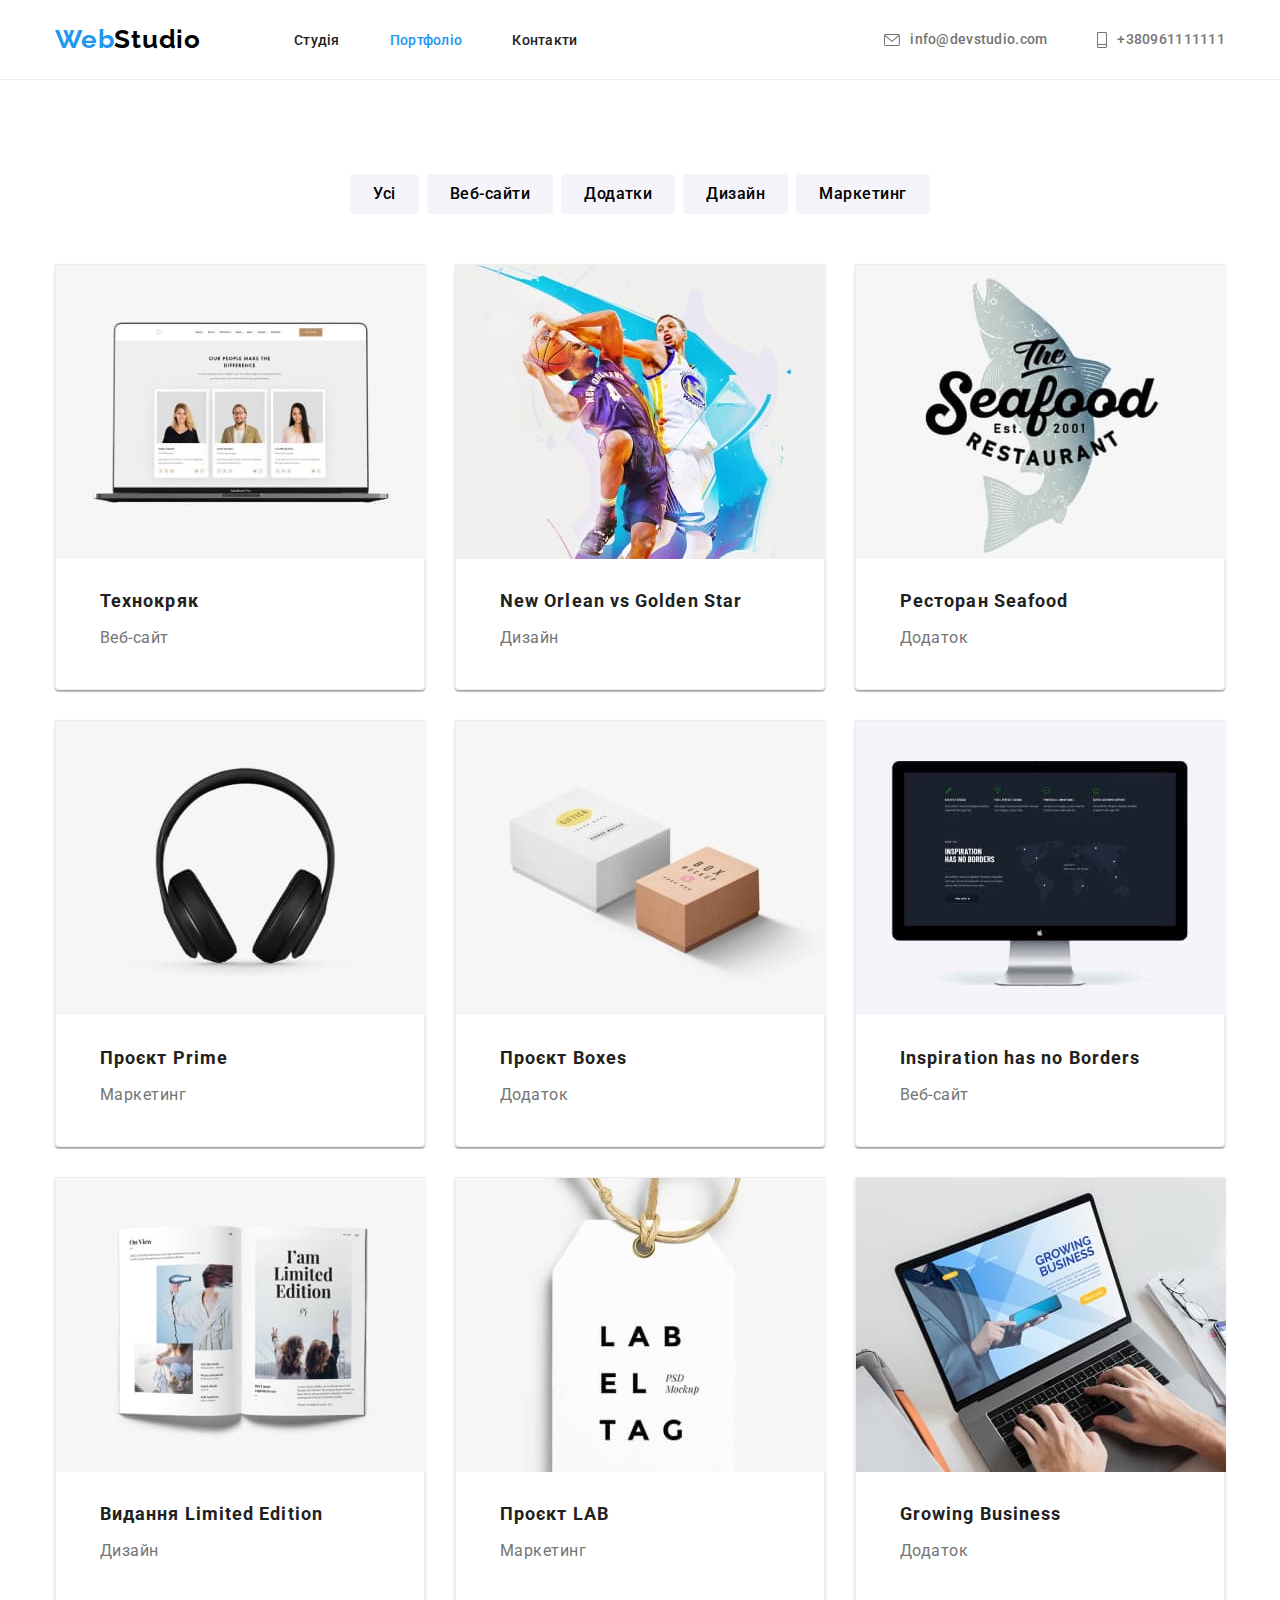
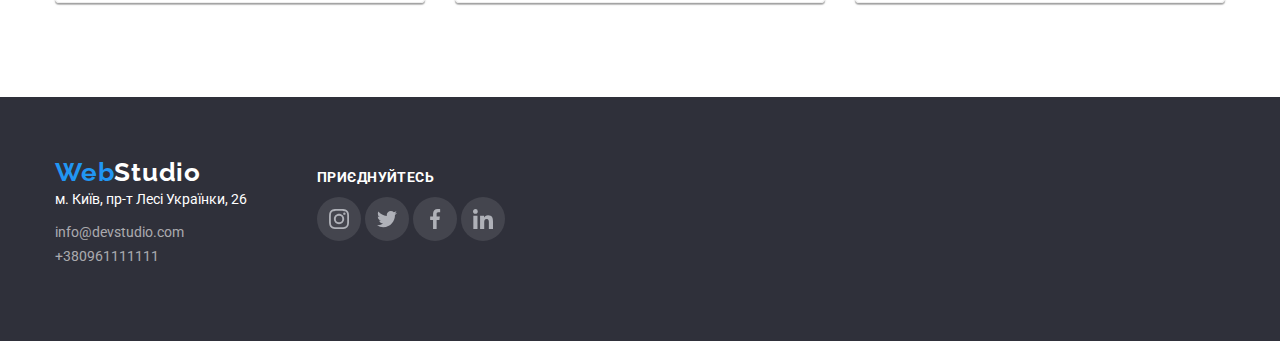
==== portfolio.html @ 84085bdb "goit-markup-hw-04" ====
<!DOCTYPE html>
<html lang="en">
<head>
    <meta charset="UTF-8">
    <meta http-equiv="X-UA-Compatible" content="IE=edge">
    <meta name="viewport" content="width=device-width, initial-scale=1.0">
    <title>Document</title>
    <link
        href="https://fonts.googleapis.com/css2?family=Raleway:wght@700&family=Roboto:wght@400;500;700;900&display=swap"
        rel="stylesheet">
    <link rel="stylesheet"
        href="https://cdnjs.cloudflare.com/ajax/libs/modern-normalize/1.1.0/modern-normalize.min.css">
    <link rel="stylesheet" href="./css/styles.css">
</head>

<body>
    <header class="header">
        <div class="container head">
            <nav class="main-nav">
                <a href="./index.html" class="logo"><span>Web<span class="bg-logo">Studio</span></span></a>
                <ul class="header-menu">
                    <li class="item"><a class="menu" href="./index.html">Студія</a></li>
                    <li class="item"><a class="menu current" href="./portfolio.html">Портфоліо</a></li>
                    <li class="item"><a class="menu" href="Контакти">Контакти</a></li>
                </ul>
            </nav>
            <ul class="social-link">
                <li class="item"><a href="mailto:info@devstudio.com" class="link">info@devstudio.com
                        <svg class="envelope">
                            <use href="./img/icons.svg#icon-envelope"></use>
                        </svg>
                    </a>
                </li>
                <li class="item"><a href="tel:+380961111111" class="link">+380961111111
                        <svg class="tel">
                            <use href="./img/icons.svg#icon-Vector"></use>
                        </svg>
                    </a>
                </li>
            </ul>
        </div>
    </header>
    <main>
    <section>
        <div class="container section">
        <ul class="second-button">
            <li class="item">
                <button type="button" class="button">Усі</button>
            </li>
            <li class="item">
                <button type="button" class="button">Веб-сайти</button>
            </li>
            <li class="item">
                <button type="button" class="button">Додатки</button>
            </li>
            <li class="item">
                <button type="button" class="button">Дизайн</button>
            </li>
            <li class="item">
                <button type="button" class="button">Маркетинг</button>
            </li>
        </ul>
        <ul class="portfolio">
            <li class="list-portfolio">
                <a href="">
                    <img src="./img/h4/img.jpg" class="portfolio-img" alt="на компьютере(our people)" width="370">
                    <div class="portfolio-info">
                    <h3 class="portfolio-title">Технокряк</h3>
                    <p class="portfolio-text">Веб-сайт</p>
                    </div>
                </a>
            </li>
            <li class="list-portfolio">
                <a href="">
                    <img src="./img/h4/img-2.jpg" class="portfolio-img" alt="два баскетболиста" width="370">
                    <div class="portfolio-info">
                    <h3 class="portfolio-title">New Orlean vs Golden Star</h3>
                    <p class="portfolio-text">Дизайн</p>
                    </div>
                </a>
            </li>
            <li class="list-portfolio">
                <a href="">
                    <img src="./img/h4/img-3.jpg" class="portfolio-img" alt="логотип" width="370">
                    <div class="portfolio-info">
                    <h3 class="portfolio-title">Ресторан Seafood</h3>
                    <p class="portfolio-text">Додаток</p>
                    </div>
                </a>
            </li>
            <li class="list-portfolio">
                <a href="">
                    <img src="./img/h4/img-4.jpg" class="portfolio-img" alt="наушники" width="370">
                    <div class="portfolio-info">
                    <h3 class="portfolio-title">Проєкт Prime</h3>
                    <p class="portfolio-text">Маркетинг</p>
                    </div>
                </a>
            </li>
            <li class="list-portfolio">
                <a href="">
                    <img src="./img/h4/img-5.jpg" class="portfolio-img" alt="коробка" width="370">
                    <div class="portfolio-info">
                    <h3 class="portfolio-title">Проєкт Boxes</h3>
                    <p class="portfolio-text">Додаток</p>
                    </div>
                </a>
            </li>
            <li class="list-portfolio">
                <a href="">
                    <img src="./img/h4/img-6.jpg" class="portfolio-img" alt="компьютер" width="370">
                    <div class="portfolio-info">
                    <h3 class="portfolio-title">Inspiration has no Borders</h3>
                    <p class="portfolio-text">Веб-сайт</p>
                    </div>
                </a>
            </li>
            <li class="list-portfolio">
                <a href="">
                    <img src="./img/h4/img-7.jpg" class="portfolio-img" alt="журнал" width="370">
                    <div class="portfolio-info">
                    <h3 class="portfolio-title">Видання Limited Edition</h3>
                    <p class="portfolio-text">Дизайн</p>
                    </div>
                </a>
            </li>
            <li class="list-portfolio">
                <a href="">
                    <img src="./img/h4/img-8.jpg" class="portfolio-img" alt="етикетка" width="370">
                    <div class="portfolio-info">
                    <h3 class="portfolio-title">Проєкт LAB</h3>
                    <p class="portfolio-text">Маркетинг</p>
                    </div>
                </a>
            </li>
            <li class="list-portfolio">
                <a href="">
                    <img src="./img/h4/img-9.jpg" class="portfolio-img" alt="печатає на macbook" width="370">
                    <div class="portfolio-info">
                    <h3 class="portfolio-title">Growing Business</h3>
                    <p class="portfolio-text">Додаток</p>
                    </div>
                </a>
            </li>
        </ul>
      </div>
    </section>
    </main>
    <footer class="footer">
        <div class="container all-info">
            <div class="footer-info">
                <a href="./index.html" class="logo-footer"><span>Web<span class="bg-logo footer">Studio</span></span></a>
                <address>
                    <ul class="footer-link last">
                        <li>
                            <a href="https://goo.gl/maps/AqYwmnDAayiFbczU9" rel="noopener noreferrer" target="_blank"
                                class="address-footer">м. Київ, пр-т Лесі Українки, 26</a>
                        </li>
                        <li>
                            <a href="mailto:info@devstudio.com" class="footer-link">info@devstudio.com</a>
                        </li>
                        <li>
                            <a href="tel:+380961111111" class="footer-link tel">+380961111111</a>
                        </li>
                    </ul>
                </address>
            </div>
            <div class="container social">
                <h2 class="add-up">приєднуйтесь</h2>
                <a class="footer-team-link" href="">
                    <svg class="footer-icon-links">
                        <use href="./img/icons.svg#icon-instagram"></use>
                    </svg>
                </a>
                <a class="footer-team-link" href="">
                    <svg class="footer-icon-links">
                        <use href="./img/icons.svg#icon-twitter"></use>
                    </svg>
                </a>
                <a class="footer-team-link" href="">
                    <svg class="footer-icon-links">
                        <use href="./img/icons.svg#icon-facebook"></use>
                    </svg>
                </a>
                <a class="footer-team-link" href="">
                    <svg class="footer-icon-links">
                        <use href="./img/icons.svg#icon-linkedin"></use>
                    </svg>
                </a>
            </div>
        </div>
    </footer>
    </body>
    </html>
---- css/styles.css ----
:root {
    --primary-text-color: #757575;
    --text-title-color: #212121;
    --secretion-color: #2196F3;
    --second-background: #F5F4FA;
    --hero-color: #FFFFFF;
    --background-hero: #2F303A;
    --logo-color: #000000;
}

body {
    font-family: Roboto, sans-serif;
    color: var(--primary-text-color);
}

ul,
h1,
h2,
h3,
h4,
h5,
h6,
p {
    list-style: none;
    padding: 0;
    margin-top: 0;
}


.container {
   margin: 0 auto;
   max-width: 1200px;
   padding-left: 15px;
   padding-right: 15px;

}


.section {
    padding-top: 94px;
    padding-bottom: 94px;
}


/* logo */
.logo {
    color: var(--secretion-color);
    font-family: 'Raleway', sans-serif;
    text-decoration: none;
    font-weight: 700;
    font-size: 26px;
    line-height: 1.19;
    letter-spacing: 0.03em;
    display: inline-block;
    padding-top: 24px;
    padding-bottom: 25px;
}

.bg-logo {
    color: var(--logo-color);
}

.logo:focus
.logo:hover {
    color: var(--text-title-color);  
}


/* header */

.header {
    height: 80px;
    border-bottom: 1px solid #ECECEC;
}
.head {
    display: flex;
    align-items: center;   
}
.main-nav {
    display: flex; 
    margin-bottom: 0; 
     
}
.header-menu {
   align-items: center;
   display: flex;
   margin-bottom: 0; 
   margin-left: 93px;
}


.header-menu .item:not(:last-child) {
     margin-right: 50px;   
}


.header-menu .menu {
    color: var(--text-title-color);     
    font-weight: 500;
    font-size: 14px;
    line-height: 1.14;
    letter-spacing: 0.02em; 
    text-decoration: none; 
   
   
     
}
.header-menu .menu:focus,
.header-menu .menu:hover {
    color: var(--secretion-color);
}
.header-menu .current {
    color: var(--secretion-color);
}

/* social link */

.social-link {
    display: flex;
    margin-left: auto;
    margin-bottom: 0;
    padding-top: 32px;
    padding-bottom: 32px;
    
}

.social-link .link {
    font-style: normal;
    font-weight: 500;
    font-size: 14px;
    line-height: 1.14;
    letter-spacing: 0.02em;
    color: var(--primary-text-color);
    text-decoration: none;
    align-items: center;
    display: flex;
    flex-direction: row-reverse;
    
    
           
}
.social-link .link:focus,
.social-link .link:hover {
     color: var(--secretion-color);
}
.social-link .item+.item {
    margin-left: 50px;
}

.envelope {
    width: 16px;
    height: 12px;
    background-repeat: no-repeat;
    background-position: center;
    fill: #757575;
    list-style: none;
    align-items: center;
    margin-right: 10px;   
}
.envelope:hover,
.envelope:focus {
   fill: #2196F3; 
}


.tel { 
    width: 10px;
    height: 16px;
    background-repeat: no-repeat;
    background-position: center;
    fill: #757575;
    margin-right: 10px;
    align-items: center;
}
.tel:focus,
.tel:hover {
    fill: #2196F3;
}






/* hero */
.background {
    max-width: 1600px;
    text-align: center;
    margin-left: auto; 
    margin-right: auto;
    background-repeat: no-repeat;
    background-size: cover;
    background-position: center;
    background-image: linear-gradient(
        to right,
     rgba(47, 48, 58, 0.4),
     rgba(47, 48, 58, 0.4)
    ),
    url("../img/header/hero.jpg");  
}

.background {
    background-color: var(--background-hero);
}

.main-hiro {
    padding: 200px; 
}
.hero {
        
        font-weight: 900;
        font-size: 44px;
        line-height: 1.36;
        letter-spacing: 0.06em;
        text-transform: uppercase;
        color: var(--hero-color);
        
}


/* button hero */

.button-primary {
        font-weight: 700;
        font-size: 16px;
        line-height: 1.87;
        font-family: inherit;
        letter-spacing: 0.06em;
        color: var(--hero-color); 
        background-color: var(--secretion-color);
        cursor: pointer;
        
        
        padding: 10px 32px;
        min-width: 216px;
        border: 1px solid transparent;
        box-shadow: 0px 4px 4px rgba(0, 0, 0, 0.15);
        border-radius: 4px;
       
}


.button-primary:focus,
.button-primary:hover {
    color: var(--hero-color);
    background: var(--secretion-color);
}


/* section benefits - переваги */

.benefits {
    display: flex;
    margin-bottom: 0;
    list-style: none;
   
}
.one {
    margin-right: 30px;
    width: 270px;
}

.one:last-child {
    margin-right: 0px;
}

/* svg benefits */
.one::before {
    display: block;
    content: "";
    height: 120px;
    background: #F5F4FA;
    border-radius: 4px;
    background-repeat: no-repeat;
    background-position: center;
    margin-bottom: 30px;

}


.antenna::before {
    background-image: url(../img/after_header/antenna\ .svg);  
}
.clock::before {
    background-image: url(../img/after_header/clock\ .svg);
}
.diagram::before {
    background-image: url(../img/after_header/diagram.svg);
}
.astronaut::before {
    background-image: url(../img/after_header/astronaut\ .svg);
}


.benefits-title {
    margin-bottom: 10px;
    font-weight: 700;
    font-size: 14px;
    line-height: 1.14;
    color: var(--text-title-color);
    letter-spacing: 0.03em;
}
.benefits-text {
    font-size: 14px;
    line-height: 1.71;
    letter-spacing: 0.03em;
    margin-bottom: 0; 
}


/* Чим ми займаємося */


.block-img {
padding-bottom: 94px;
display: flex;
margin-bottom: 0;
}

.block-img:last-child {
    margin-right: 0;
}
.block-img .img:not(:last-child) {
    margin-right: 30px;
}

.second-hiro {
    font-weight: 700;
    font-size: 36px;
    line-height: 1.16;
    text-align: center;
    letter-spacing: 0.03em;
    color: var(--text-title-color);
    margin-bottom: 50px;
}
/* section comand */

.command {
    background-color: var(--second-background);
   
}
.our-team {
    display: flex; 
    margin-bottom: 0; 
}
.team:last-child {
     margin-right: 0;
}
.team {
    margin-right: 30px;
    box-shadow: 0px 1px 3px rgba(0, 0, 0, 0.12), 0px 1px 1px rgba(0, 0, 0, 0.14), 0px 2px 1px rgba(0, 0, 0, 0.2);
    border-radius: 0px 0px 4px 4px;
}


.command-title {
    font-weight: 500;
    font-size: 16px;
    line-height: 1.18;
    color: var(--text-title-color);
    letter-spacing: 0.03em;
    text-align: center;
    margin-bottom: 10px;
}

.command-text {
    font-size: 16px;
    line-height: 1.18;
    color: var(--primary-text-color);
    letter-spacing: 0.03em;
    text-align: center;
    margin-bottom: 16px;
}

.comand-info {
    padding: 30px 32px;
}



.team-link {
    margin: 0; 
    display: inline-flex;
    width: 44px;
    height: 44px;
    border-radius: 50%;
    justify-content: center;
    align-items: center;
    fill: #AFB1B8;      
}
.team-link:last-child {
margin-right: 0;
}

.icon-links {
    
    width: 20px;
    height: 20px;
    justify-content: center;
    align-items: center;
   
}

.team-link:hover {
    width: 44px;
    height: 44px;
    fill: #FFFFFF;
    background: #2196F3;
}


/* section clients */
.clients {
    font-weight: 700;
    font-size: 36px;
    line-height: 42px;
    text-align: center;
    letter-spacing: 0.03em;
    color: var(--text-title-color);
    margin-bottom: 50px;
}

.brand-list {
    display: flex; 
    margin-bottom: 0px;  
}
.all-brands {
    margin-right: 30px;
}

.all-brands:last-child {
    margin-right: 0px;
}

.brands {
    width: 170px;
    height: 92px;
    border: 1px solid #AFB1B8;
    border-radius: 4px;  
    background-repeat: no-repeat;
    background-position: center;
    fill: #AFB1B8;
}


.brands:hover,
.brands:focus {
border: 1px solid #2196F3;
 fill: #2196F3;
}

/* section portfolio */


.second-button {
    display: flex;
    margin-bottom: 50px;
    justify-content: center;   
}

.second-button .item + .item {
    margin-left: 8px;
}

.button {
    font-weight: 500;
    font-size: 16px;
    line-height: 1.62;
    cursor: pointer;
    letter-spacing: 0.03em;
    font-family: inherit;
    border: 1px solid transparent;
    border-radius: 4px;
    padding: 6px 22px;
}

.button {
    background-color: var(--second-background);  
}

.button:focus,
.button:hover {
    color: var(--hero-color);
    background: var(--secretion-color);
    box-shadow: 0px 3px 1px rgba(0, 0, 0, 0.1), 0px 1px 2px rgba(0, 0, 0, 0.08), 0px 2px 2px rgba(0, 0, 0, 0.12);
}

/* container portfolio */

.portfolio {
    display: flex;
    flex-wrap: wrap;
    margin: -15px;
    /* margin: 0; */
    
   
    
}

.list-portfolio {
    box-sizing: border-box;
    width: 370px; 
    margin: 15px;
    /* margin-right: 30px;
    margin-bottom: 30px; */
    border: 1px solid #EEEEEE;
    box-shadow: 0px 1px 3px rgba(0, 0, 0, 0.12), 0px 1px 1px rgba(0, 0, 0, 0.14), 0px 2px 1px rgba(0, 0, 0, 0.2);
    border-radius: 0px 0px 4px 4px;
    
}
/* .list-portfolio:nth-child(3n) {
    margin-right: 0;
}
.list-portfolio:nth-last-child(-n + 3) {
    margin-bottom: 0;
} */

.portfolio-info {
    padding: 20px;
    display: inline-block;
}

.portfolio-title {
    font-weight: 700;
    font-size: 18px;
    line-height: 2.0;
    color: var(--text-title-color);
    letter-spacing: 0.06em;
    margin-bottom: 4px;
    margin-left: 24px;

}

.portfolio-text {
    font-size: 16px;
    line-height: 1.88;
    color: var(--primary-text-color);
    letter-spacing: 0.03em;
    margin-left: 24px;
      
}



/* footer */

.footer {
    background-color: #2F303A;   
}

.all-info {
    display: flex;
}
.footer-info {
    padding-top: 60px;
    margin-right: 70px;
     
}

.logo-footer {
    color: var(--secretion-color);
    font-family: 'Raleway', sans-serif;
    text-decoration: none;
    font-weight: 700;
    font-size: 26px;
    line-height: 1.19;
    letter-spacing: 0.03em;
    display: inline;
    margin-bottom: 20px;
    
}

.bg-logo {
    color: var(--logo-color);
    display: inline;
}

.logo-footer:focus 
.logo-footer:hover {
    color: var(--text-title-color);
}

.bg-logo.footer {
    color: var(--hero-color);
}

.address-footer {
    color: var(--hero-color);
    text-decoration: none;
    font-style: normal;
    font-weight: 400;
    font-size: 14px;
    line-height: 1.7;
    display: inline-block;
    margin-bottom: 9px;

}
.address-footer:hover {
    color: var(--secretion-color);
}

.footer-link {
        font-style: normal;
        font-weight: 400;
        font-size: 14px;
        line-height: 1.7;
        color: rgba(255, 255, 255, 0.6);
        text-decoration: none;    
        margin-bottom: 9px;      
}

.footer-link:focus,
.footer-link:hover {
         color: var(--secretion-color);
}


.last {
display: block;
}


.footer-team-link {
    margin: 0; 
    display: inline-flex;
    width: 44px;
    height: 44px;
    border-radius: 50%;
    justify-content: center;
    align-items: center;
    fill: #AFB1B8; 
    background: rgba(255, 255, 255, 0.1);
}
.footer-team-link:last-child {
margin-right: 0;
}

.footer-icon-links {
    
    width: 20px;
    height: 20px;
    justify-content: center;
    align-items: center;
   
}

.footer-team-link:hover {
    width: 44px;
    height: 44px;
    fill: #FFFFFF;
    background: #2196F3;
}


.social {
padding-top: 72px;
padding-left: 0;
padding-right: 0;
padding-bottom: 100px;
margin-left: 0;

}

.add-up {
    font-weight: 700;
    font-size: 14px;
    line-height: 16px;
    letter-spacing: 0.03em;
    text-transform: uppercase;
    color: #FFFFFF;

}
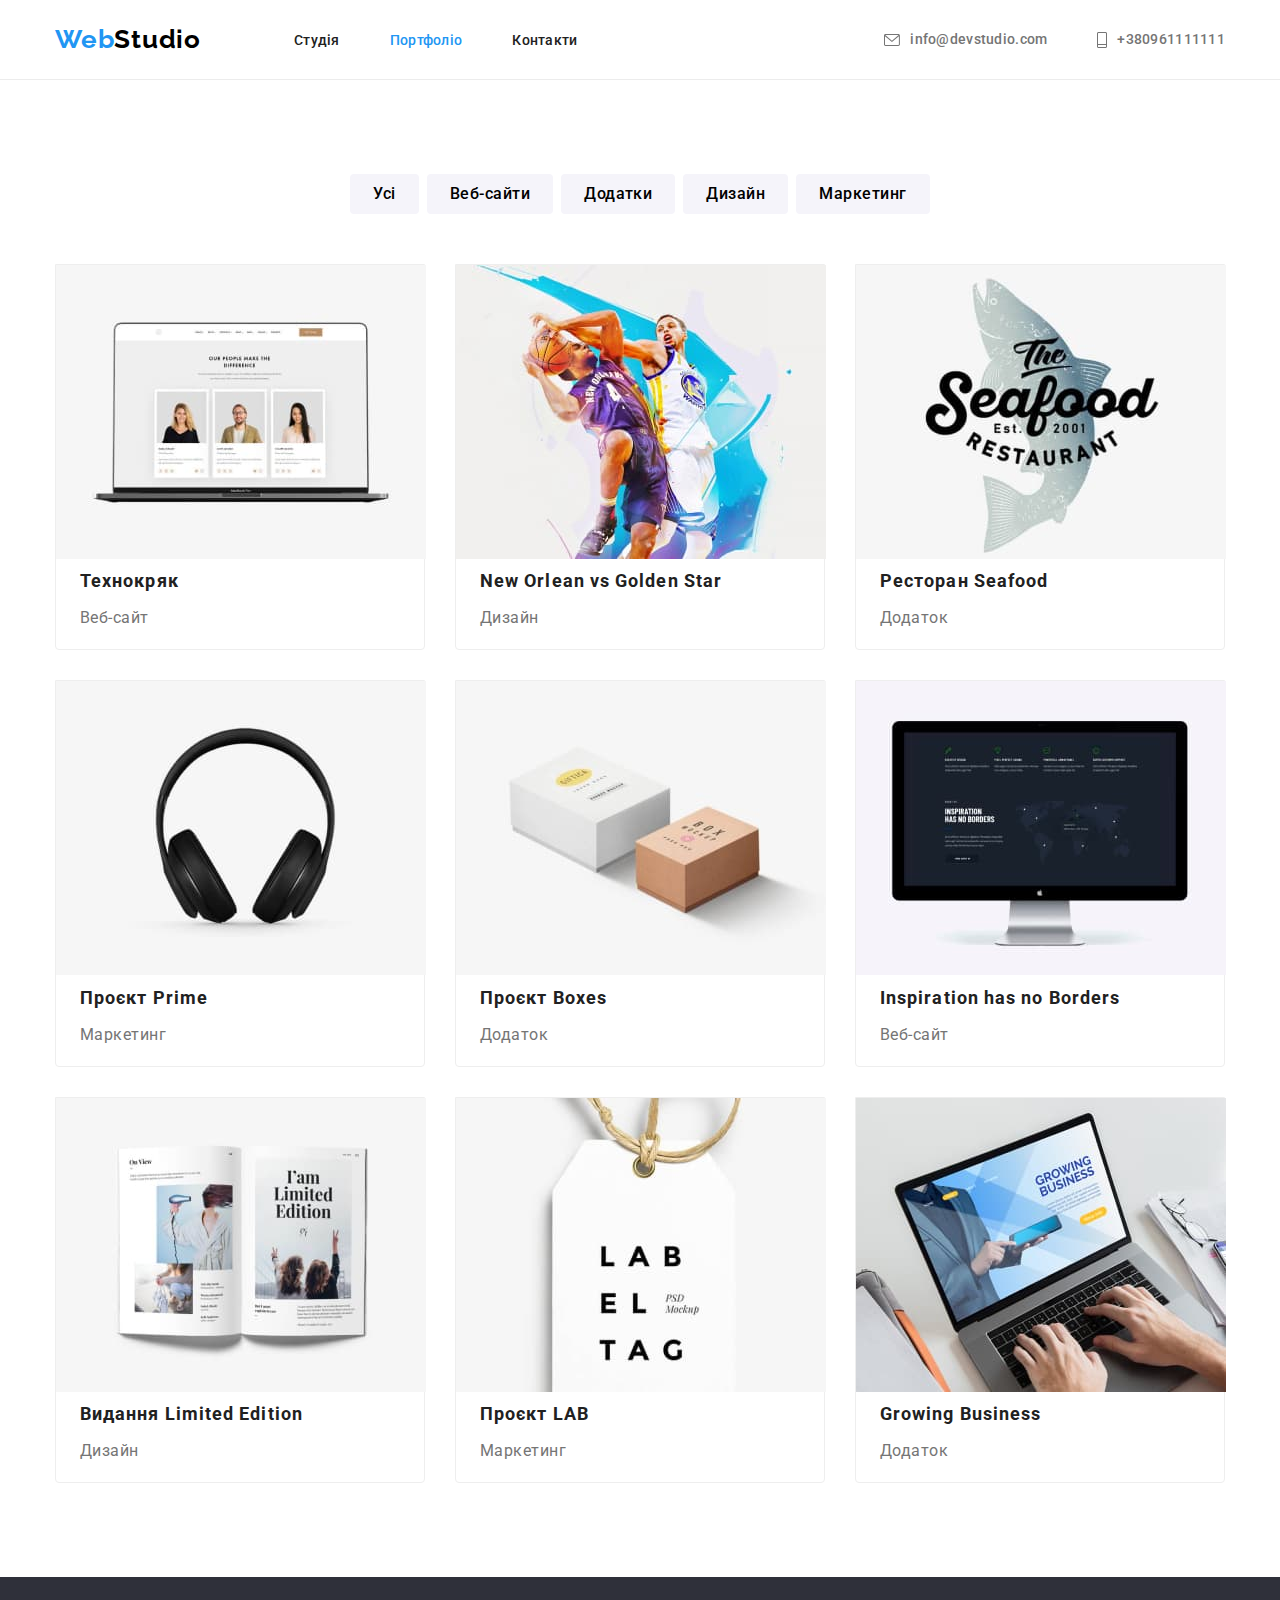
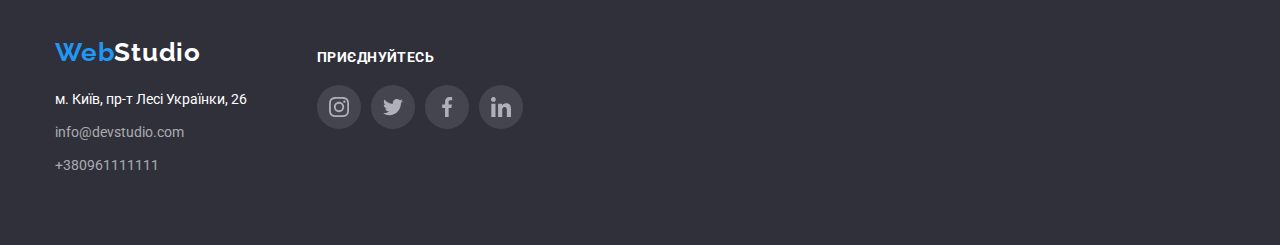
==== commit 20dd0a24: "Доопрацювання" ====
--- a/portfolio.html
+++ b/portfolio.html
@@ -1,5 +1,6 @@
 <!DOCTYPE html>
 <html lang="en">
+
 <head>
     <meta charset="UTF-8">
     <meta http-equiv="X-UA-Compatible" content="IE=edge">
@@ -12,29 +13,30 @@
         href="https://cdnjs.cloudflare.com/ajax/libs/modern-normalize/1.1.0/modern-normalize.min.css">
     <link rel="stylesheet" href="./css/styles.css">
 </head>
-
 <body>
     <header class="header">
         <div class="container head">
             <nav class="main-nav">
                 <a href="./index.html" class="logo"><span>Web<span class="bg-logo">Studio</span></span></a>
                 <ul class="header-menu">
-                    <li class="item"><a class="menu" href="./index.html">Студія</a></li>
+                    <li class="item"><a class="menu" href="./studio.html">Студія</a></li>
                     <li class="item"><a class="menu current" href="./portfolio.html">Портфоліо</a></li>
                     <li class="item"><a class="menu" href="Контакти">Контакти</a></li>
                 </ul>
             </nav>
             <ul class="social-link">
-                <li class="item"><a href="mailto:info@devstudio.com" class="link">info@devstudio.com
-                        <svg class="envelope">
+                <li class="item">
+                    <a href="mailto:info@devstudio.com" class="link">
+                        <svg class="contact-icon" width="16" height="12">
                             <use href="./img/icons.svg#icon-envelope"></use>
-                        </svg>
+                        </svg>info@devstudio.com
                     </a>
                 </li>
-                <li class="item"><a href="tel:+380961111111" class="link">+380961111111
-                        <svg class="tel">
+                <li class="item">
+                    <a href="tel:+380961111111" class="link">
+                        <svg class="contact-icon" width="10" height="16">
                             <use href="./img/icons.svg#icon-Vector"></use>
-                        </svg>
+                        </svg>+380961111111
                     </a>
                 </li>
             </ul>
@@ -151,7 +153,7 @@
             <div class="footer-info">
                 <a href="./index.html" class="logo-footer"><span>Web<span class="bg-logo footer">Studio</span></span></a>
                 <address>
-                    <ul class="footer-link last">
+                    <ul class="footer-link">
                         <li>
                             <a href="https://goo.gl/maps/AqYwmnDAayiFbczU9" rel="noopener noreferrer" target="_blank"
                                 class="address-footer">м. Київ, пр-т Лесі Українки, 26</a>
@@ -160,33 +162,43 @@
                             <a href="mailto:info@devstudio.com" class="footer-link">info@devstudio.com</a>
                         </li>
                         <li>
-                            <a href="tel:+380961111111" class="footer-link tel">+380961111111</a>
+                            <a href="tel:+380961111111" class="footer-link">+380961111111</a>
                         </li>
                     </ul>
                 </address>
             </div>
             <div class="container social">
-                <h2 class="add-up">приєднуйтесь</h2>
-                <a class="footer-team-link" href="">
-                    <svg class="footer-icon-links">
-                        <use href="./img/icons.svg#icon-instagram"></use>
-                    </svg>
-                </a>
-                <a class="footer-team-link" href="">
-                    <svg class="footer-icon-links">
-                        <use href="./img/icons.svg#icon-twitter"></use>
-                    </svg>
-                </a>
-                <a class="footer-team-link" href="">
-                    <svg class="footer-icon-links">
-                        <use href="./img/icons.svg#icon-facebook"></use>
-                    </svg>
-                </a>
-                <a class="footer-team-link" href="">
-                    <svg class="footer-icon-links">
-                        <use href="./img/icons.svg#icon-linkedin"></use>
-                    </svg>
-                </a>
+                        <h2 class="add-up">приєднуйтесь</h2>
+                <ul class="footer-social">
+                    <li class="soc">    
+                        <a class="footer-team-link" href="">
+                             <svg class="footer-icon-links">
+                                 <use href="./img/icons.svg#icon-instagram"></use>
+                            </svg>
+                        </a>
+                    </li>
+                    <li class="soc">
+                        <a class="footer-team-link" href="">
+                             <svg class="footer-icon-links">
+                                <use href="./img/icons.svg#icon-twitter"></use>
+                             </svg>
+                        </a>
+                    </li>
+                    <li class="soc">
+                        <a class="footer-team-link" href="">
+                             <svg class="footer-icon-links">
+                                <use href="./img/icons.svg#icon-facebook"></use>
+                             </svg>
+                        </a>
+                    </li>
+                    <li class="soc">
+                        <a class="footer-team-link" href="">
+                           <svg class="footer-icon-links">
+                                 <use href="./img/icons.svg#icon-linkedin"></use>
+                           </svg>
+                         </a>        
+                     </li>
+                </ul>
             </div>
         </div>
     </footer>
--- a/css/styles.css
+++ b/css/styles.css
@@ -124,7 +124,7 @@
     
 }
 
-.social-link .link {
+.link {
     font-style: normal;
     font-weight: 500;
     font-size: 14px;
@@ -132,54 +132,39 @@
     letter-spacing: 0.02em;
     color: var(--primary-text-color);
     text-decoration: none;
+          
+}
+
+.link {
+    display: flex;
     align-items: center;
-    display: flex;
-    flex-direction: row-reverse;
-    
-    
-           
-}
-.social-link .link:focus,
-.social-link .link:hover {
+}
+/* .link:focus,
+.link:hover {
+    fill: var(--secretion-color);
+} */
+.link:focus,
+.link:hover {
      color: var(--secretion-color);
 }
+
+
+.contact-icon {
+    background-repeat: no-repeat;
+    background-position: center;
+    fill: var(--primary-text-color);
+    list-style: none; 
+    margin-right: 10px;   
+}
+
+.contact-icon:hover,
+.contact-icon:focus {
+   fill: currentColor;
+}
+
 .social-link .item+.item {
     margin-left: 50px;
 }
-
-.envelope {
-    width: 16px;
-    height: 12px;
-    background-repeat: no-repeat;
-    background-position: center;
-    fill: #757575;
-    list-style: none;
-    align-items: center;
-    margin-right: 10px;   
-}
-.envelope:hover,
-.envelope:focus {
-   fill: #2196F3; 
-}
-
-
-.tel { 
-    width: 10px;
-    height: 16px;
-    background-repeat: no-repeat;
-    background-position: center;
-    fill: #757575;
-    margin-right: 10px;
-    align-items: center;
-}
-.tel:focus,
-.tel:hover {
-    fill: #2196F3;
-}
-
-
-
-
 
 
 /* hero */
@@ -369,31 +354,39 @@
     color: var(--primary-text-color);
     letter-spacing: 0.03em;
     text-align: center;
-    margin-bottom: 16px;
+    /* margin-bottom: 20px; */
+    
 }
 
 .comand-info {
     padding: 30px 32px;
 }
 
-
-
-.team-link {
-    margin: 0; 
-    display: inline-flex;
+/* command-social-list */
+
+.command-social-list {
+    display: flex;
+    justify-content: center;
+    gap: 10px;
+}
+
+.command-social-item {
     width: 44px;
     height: 44px;
+}
+
+.team-link { 
+    display: flex;
+    background-color: var(--hero-color);
     border-radius: 50%;
+    width: 100%;
+    height: 100%;
     justify-content: center;
     align-items: center;
-    fill: #AFB1B8;      
-}
-.team-link:last-child {
-margin-right: 0;
+    fill: #AFB1B8;     
 }
 
 .icon-links {
-    
     width: 20px;
     height: 20px;
     justify-content: center;
@@ -401,7 +394,8 @@
    
 }
 
-.team-link:hover {
+.team-link:hover,
+.team-link:focus {
     width: 44px;
     height: 44px;
     fill: #FFFFFF;
@@ -491,22 +485,17 @@
     display: flex;
     flex-wrap: wrap;
     margin: -15px;
-    /* margin: 0; */
-    
-   
-    
-}
+         
+}
+
 
 .list-portfolio {
-    box-sizing: border-box;
     width: 370px; 
     margin: 15px;
     /* margin-right: 30px;
     margin-bottom: 30px; */
     border: 1px solid #EEEEEE;
-    box-shadow: 0px 1px 3px rgba(0, 0, 0, 0.12), 0px 1px 1px rgba(0, 0, 0, 0.14), 0px 2px 1px rgba(0, 0, 0, 0.2);
-    border-radius: 0px 0px 4px 4px;
-    
+    border-radius: 0px 0px 4px 4px;     
 }
 /* .list-portfolio:nth-child(3n) {
     margin-right: 0;
@@ -515,9 +504,16 @@
     margin-bottom: 0;
 } */
 
+.list-portfolio:hover,
+.list-portfolio:focus {
+    box-shadow: 0px 1px 3px rgba(0, 0, 0, 0.12), 0px 1px 1px rgba(0, 0, 0, 0.14), 0px 2px 1px rgba(0, 0, 0, 0.2);
+    
+}
+
 .portfolio-info {
-    padding: 20px;
     display: inline-block;
+    margin: 0;
+
 }
 
 .portfolio-title {
@@ -558,6 +554,7 @@
 }
 
 .logo-footer {
+    display: inline-block;
     color: var(--secretion-color);
     font-family: 'Raleway', sans-serif;
     text-decoration: none;
@@ -565,8 +562,6 @@
     font-size: 26px;
     line-height: 1.19;
     letter-spacing: 0.03em;
-    display: inline;
-    margin-bottom: 20px;
     
 }
 
@@ -593,6 +588,7 @@
     line-height: 1.7;
     display: inline-block;
     margin-bottom: 9px;
+    margin-top: 20px;
 
 }
 .address-footer:hover {
@@ -600,13 +596,14 @@
 }
 
 .footer-link {
+        display: inline-block;
         font-style: normal;
         font-weight: 400;
         font-size: 14px;
         line-height: 1.7;
         color: rgba(255, 255, 255, 0.6);
-        text-decoration: none;    
-        margin-bottom: 9px;      
+        text-decoration: none;
+        margin-bottom: 9px;                  
 }
 
 .footer-link:focus,
@@ -615,14 +612,21 @@
 }
 
 
-.last {
-display: block;
+
+.footer-social {
+    display: flex;
+}
+.soc {
+    margin-right: 10px;
+}
+.soc:last-child {
+    margin-right: 0;
 }
 
 
 .footer-team-link {
-    margin: 0; 
-    display: inline-flex;
+    margin-right: 10px; 
+    display: flex;
     width: 44px;
     height: 44px;
     border-radius: 50%;
@@ -636,7 +640,7 @@
 }
 
 .footer-icon-links {
-    
+    display: flex;
     width: 20px;
     height: 20px;
     justify-content: center;
@@ -653,11 +657,11 @@
 
 
 .social {
-padding-top: 72px;
-padding-left: 0;
-padding-right: 0;
-padding-bottom: 100px;
-margin-left: 0;
+   padding-top: 72px;
+   padding-left: 0;
+   padding-right: 0;
+   padding-bottom: 100px;
+   margin-left: 0;
 
 }
 
@@ -668,5 +672,6 @@
     letter-spacing: 0.03em;
     text-transform: uppercase;
     color: #FFFFFF;
+    margin-bottom: 20px;
 
 }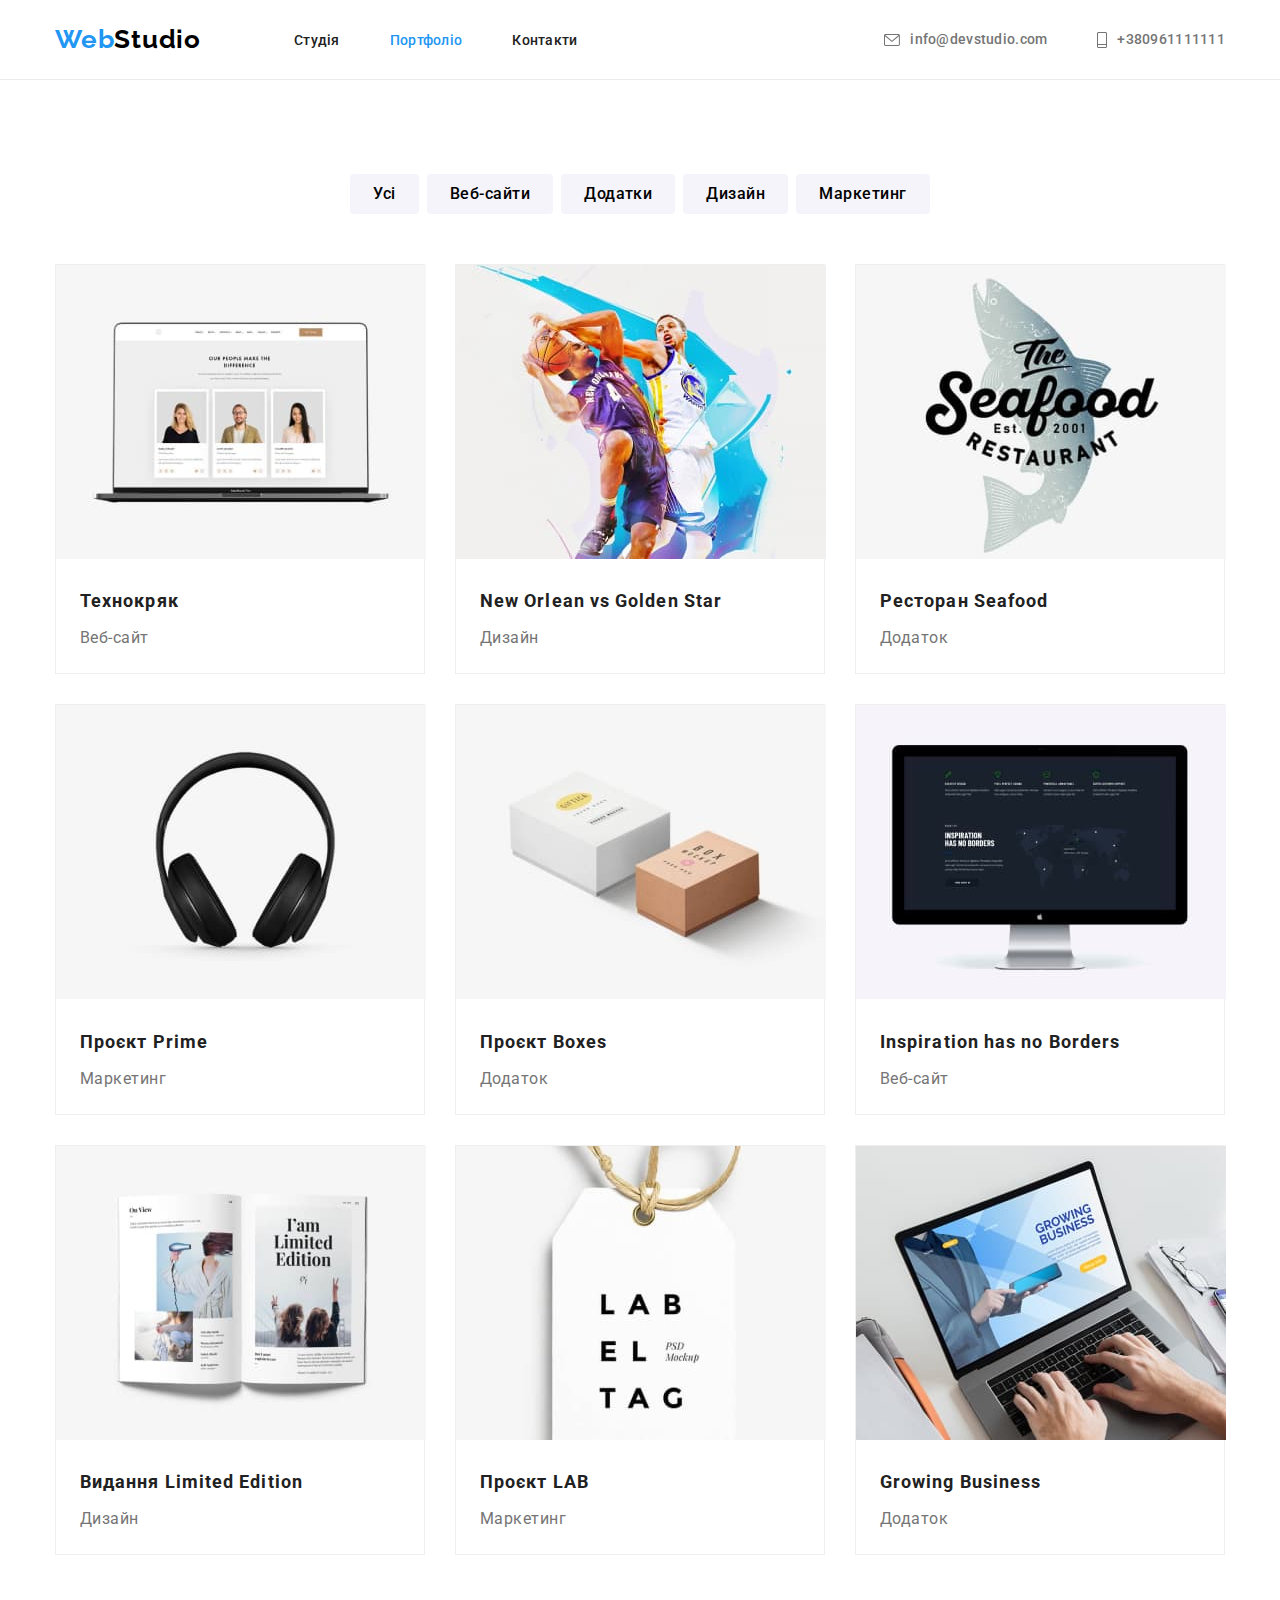
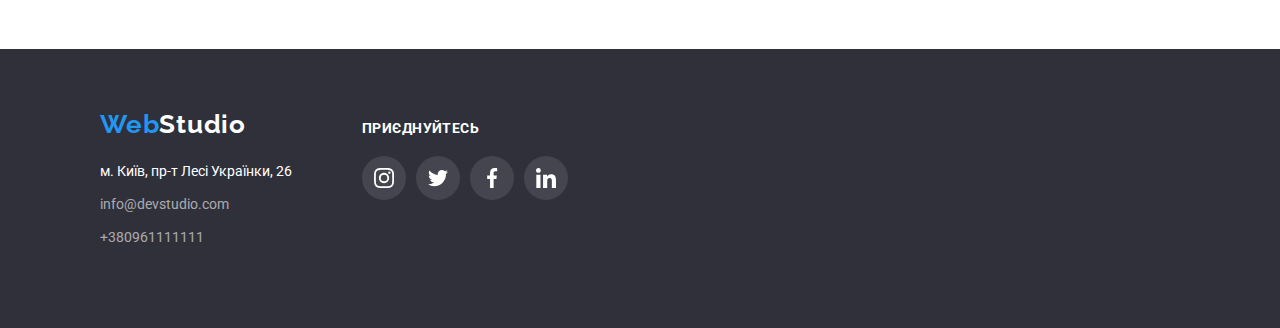
==== commit fb9f1117: "Доопрацювання" ====
--- a/portfolio.html
+++ b/portfolio.html
@@ -19,7 +19,7 @@
             <nav class="main-nav">
                 <a href="./index.html" class="logo"><span>Web<span class="bg-logo">Studio</span></span></a>
                 <ul class="header-menu">
-                    <li class="item"><a class="menu" href="./studio.html">Студія</a></li>
+                    <li class="item"><a class="menu" href="./index.html">Студія</a></li>
                     <li class="item"><a class="menu current" href="./portfolio.html">Портфоліо</a></li>
                     <li class="item"><a class="menu" href="Контакти">Контакти</a></li>
                 </ul>
@@ -64,7 +64,7 @@
         </ul>
         <ul class="portfolio">
             <li class="list-portfolio">
-                <a href="">
+                <a class="portfolio-link" href="">
                     <img src="./img/h4/img.jpg" class="portfolio-img" alt="на компьютере(our people)" width="370">
                     <div class="portfolio-info">
                     <h3 class="portfolio-title">Технокряк</h3>
@@ -73,7 +73,7 @@
                 </a>
             </li>
             <li class="list-portfolio">
-                <a href="">
+                <a class="portfolio-link" href="">
                     <img src="./img/h4/img-2.jpg" class="portfolio-img" alt="два баскетболиста" width="370">
                     <div class="portfolio-info">
                     <h3 class="portfolio-title">New Orlean vs Golden Star</h3>
@@ -82,7 +82,7 @@
                 </a>
             </li>
             <li class="list-portfolio">
-                <a href="">
+                <a class="portfolio-link" href="">
                     <img src="./img/h4/img-3.jpg" class="portfolio-img" alt="логотип" width="370">
                     <div class="portfolio-info">
                     <h3 class="portfolio-title">Ресторан Seafood</h3>
@@ -91,7 +91,7 @@
                 </a>
             </li>
             <li class="list-portfolio">
-                <a href="">
+                <a class="portfolio-link" href="">
                     <img src="./img/h4/img-4.jpg" class="portfolio-img" alt="наушники" width="370">
                     <div class="portfolio-info">
                     <h3 class="portfolio-title">Проєкт Prime</h3>
@@ -100,7 +100,7 @@
                 </a>
             </li>
             <li class="list-portfolio">
-                <a href="">
+                <a class="portfolio-link" href="">
                     <img src="./img/h4/img-5.jpg" class="portfolio-img" alt="коробка" width="370">
                     <div class="portfolio-info">
                     <h3 class="portfolio-title">Проєкт Boxes</h3>
@@ -109,7 +109,7 @@
                 </a>
             </li>
             <li class="list-portfolio">
-                <a href="">
+                <a class="portfolio-link" href="">
                     <img src="./img/h4/img-6.jpg" class="portfolio-img" alt="компьютер" width="370">
                     <div class="portfolio-info">
                     <h3 class="portfolio-title">Inspiration has no Borders</h3>
@@ -118,7 +118,7 @@
                 </a>
             </li>
             <li class="list-portfolio">
-                <a href="">
+                <a class="portfolio-link" href="">
                     <img src="./img/h4/img-7.jpg" class="portfolio-img" alt="журнал" width="370">
                     <div class="portfolio-info">
                     <h3 class="portfolio-title">Видання Limited Edition</h3>
@@ -127,7 +127,7 @@
                 </a>
             </li>
             <li class="list-portfolio">
-                <a href="">
+                <a class="portfolio-link" href="">
                     <img src="./img/h4/img-8.jpg" class="portfolio-img" alt="етикетка" width="370">
                     <div class="portfolio-info">
                     <h3 class="portfolio-title">Проєкт LAB</h3>
@@ -136,7 +136,7 @@
                 </a>
             </li>
             <li class="list-portfolio">
-                <a href="">
+                <a class="portfolio-link" href="">
                     <img src="./img/h4/img-9.jpg" class="portfolio-img" alt="печатає на macbook" width="370">
                     <div class="portfolio-info">
                     <h3 class="portfolio-title">Growing Business</h3>
--- a/css/styles.css
+++ b/css/styles.css
@@ -11,6 +11,9 @@
 body {
     font-family: Roboto, sans-serif;
     color: var(--primary-text-color);
+    max-width: 100%;
+    overflow-x: hidden;
+    
 }
 
 ul,
@@ -199,6 +202,7 @@
         letter-spacing: 0.06em;
         text-transform: uppercase;
         color: var(--hero-color);
+        text-align: center;
         
 }
 
@@ -332,6 +336,7 @@
      margin-right: 0;
 }
 .team {
+    background: #FFFFFF;
     margin-right: 30px;
     box-shadow: 0px 1px 3px rgba(0, 0, 0, 0.12), 0px 1px 1px rgba(0, 0, 0, 0.14), 0px 2px 1px rgba(0, 0, 0, 0.2);
     border-radius: 0px 0px 4px 4px;
@@ -341,7 +346,7 @@
 .command-title {
     font-weight: 500;
     font-size: 16px;
-    line-height: 1.18;
+    line-height: 1.19;
     color: var(--text-title-color);
     letter-spacing: 0.03em;
     text-align: center;
@@ -350,13 +355,13 @@
 
 .command-text {
     font-size: 16px;
-    line-height: 1.18;
+    line-height: 1.19;
     color: var(--primary-text-color);
     letter-spacing: 0.03em;
     text-align: center;
-    /* margin-bottom: 20px; */
-    
-}
+}
+
+
 
 .comand-info {
     padding: 30px 32px;
@@ -377,7 +382,6 @@
 
 .team-link { 
     display: flex;
-    background-color: var(--hero-color);
     border-radius: 50%;
     width: 100%;
     height: 100%;
@@ -394,8 +398,8 @@
    
 }
 
-.team-link:hover,
-.team-link:focus {
+.team-link:focus,
+.team-link:hover {
     width: 44px;
     height: 44px;
     fill: #FFFFFF;
@@ -416,7 +420,8 @@
 
 .brand-list {
     display: flex; 
-    margin-bottom: 0px;  
+    margin-bottom: 0px; 
+    
 }
 .all-brands {
     margin-right: 30px;
@@ -427,6 +432,8 @@
 }
 
 .brands {
+    margin: 0;
+    display: flex;
     width: 170px;
     height: 92px;
     border: 1px solid #AFB1B8;
@@ -434,13 +441,13 @@
     background-repeat: no-repeat;
     background-position: center;
     fill: #AFB1B8;
-}
-
-
-.brands:hover,
-.brands:focus {
-border: 1px solid #2196F3;
- fill: #2196F3;
+    
+}
+
+.brands:focus,
+.brands:hover {
+ fill:#2196F3;
+ border: 1px solid #2196F3;
 }
 
 /* section portfolio */
@@ -492,11 +499,13 @@
 .list-portfolio {
     width: 370px; 
     margin: 15px;
+    border: 1px solid #EEEEEE;
+    background: #FFFFFF;
     /* margin-right: 30px;
     margin-bottom: 30px; */
-    border: 1px solid #EEEEEE;
-    border-radius: 0px 0px 4px 4px;     
-}
+    
+}
+
 /* .list-portfolio:nth-child(3n) {
     margin-right: 0;
 }
@@ -511,9 +520,11 @@
 }
 
 .portfolio-info {
-    display: inline-block;
-    margin: 0;
-
+    padding: 20px 24px;
+}
+.portfolio-link {
+    text-decoration: none;
+    margin-bottom: 0;
 }
 
 .portfolio-title {
@@ -523,8 +534,7 @@
     color: var(--text-title-color);
     letter-spacing: 0.06em;
     margin-bottom: 4px;
-    margin-left: 24px;
-
+    
 }
 
 .portfolio-text {
@@ -532,7 +542,7 @@
     line-height: 1.88;
     color: var(--primary-text-color);
     letter-spacing: 0.03em;
-    margin-left: 24px;
+    margin-bottom: 0;
       
 }
 
@@ -546,9 +556,10 @@
 
 .all-info {
     display: flex;
+    padding: 60px;
+    align-items: baseline;
 }
 .footer-info {
-    padding-top: 60px;
     margin-right: 70px;
      
 }
@@ -591,7 +602,8 @@
     margin-top: 20px;
 
 }
-.address-footer:hover {
+.address-footer:hover,
+.address-footer:focus {
     color: var(--secretion-color);
 }
 
@@ -608,7 +620,7 @@
 
 .footer-link:focus,
 .footer-link:hover {
-         color: var(--secretion-color);
+    color: var(--secretion-color);
 }
 
 
@@ -632,11 +644,17 @@
     border-radius: 50%;
     justify-content: center;
     align-items: center;
-    fill: #AFB1B8; 
+    fill: var(--hero-color); 
     background: rgba(255, 255, 255, 0.1);
 }
+
 .footer-team-link:last-child {
 margin-right: 0;
+}
+
+.footer-team-link:focus,
+.footer-team-link:hover {
+    background: var(--secretion-color);
 }
 
 .footer-icon-links {
@@ -648,20 +666,11 @@
    
 }
 
-.footer-team-link:hover {
-    width: 44px;
-    height: 44px;
-    fill: #FFFFFF;
-    background: #2196F3;
-}
 
 
 .social {
-   padding-top: 72px;
-   padding-left: 0;
-   padding-right: 0;
-   padding-bottom: 100px;
-   margin-left: 0;
+   padding: 0;
+   margin: 0;
 
 }
 
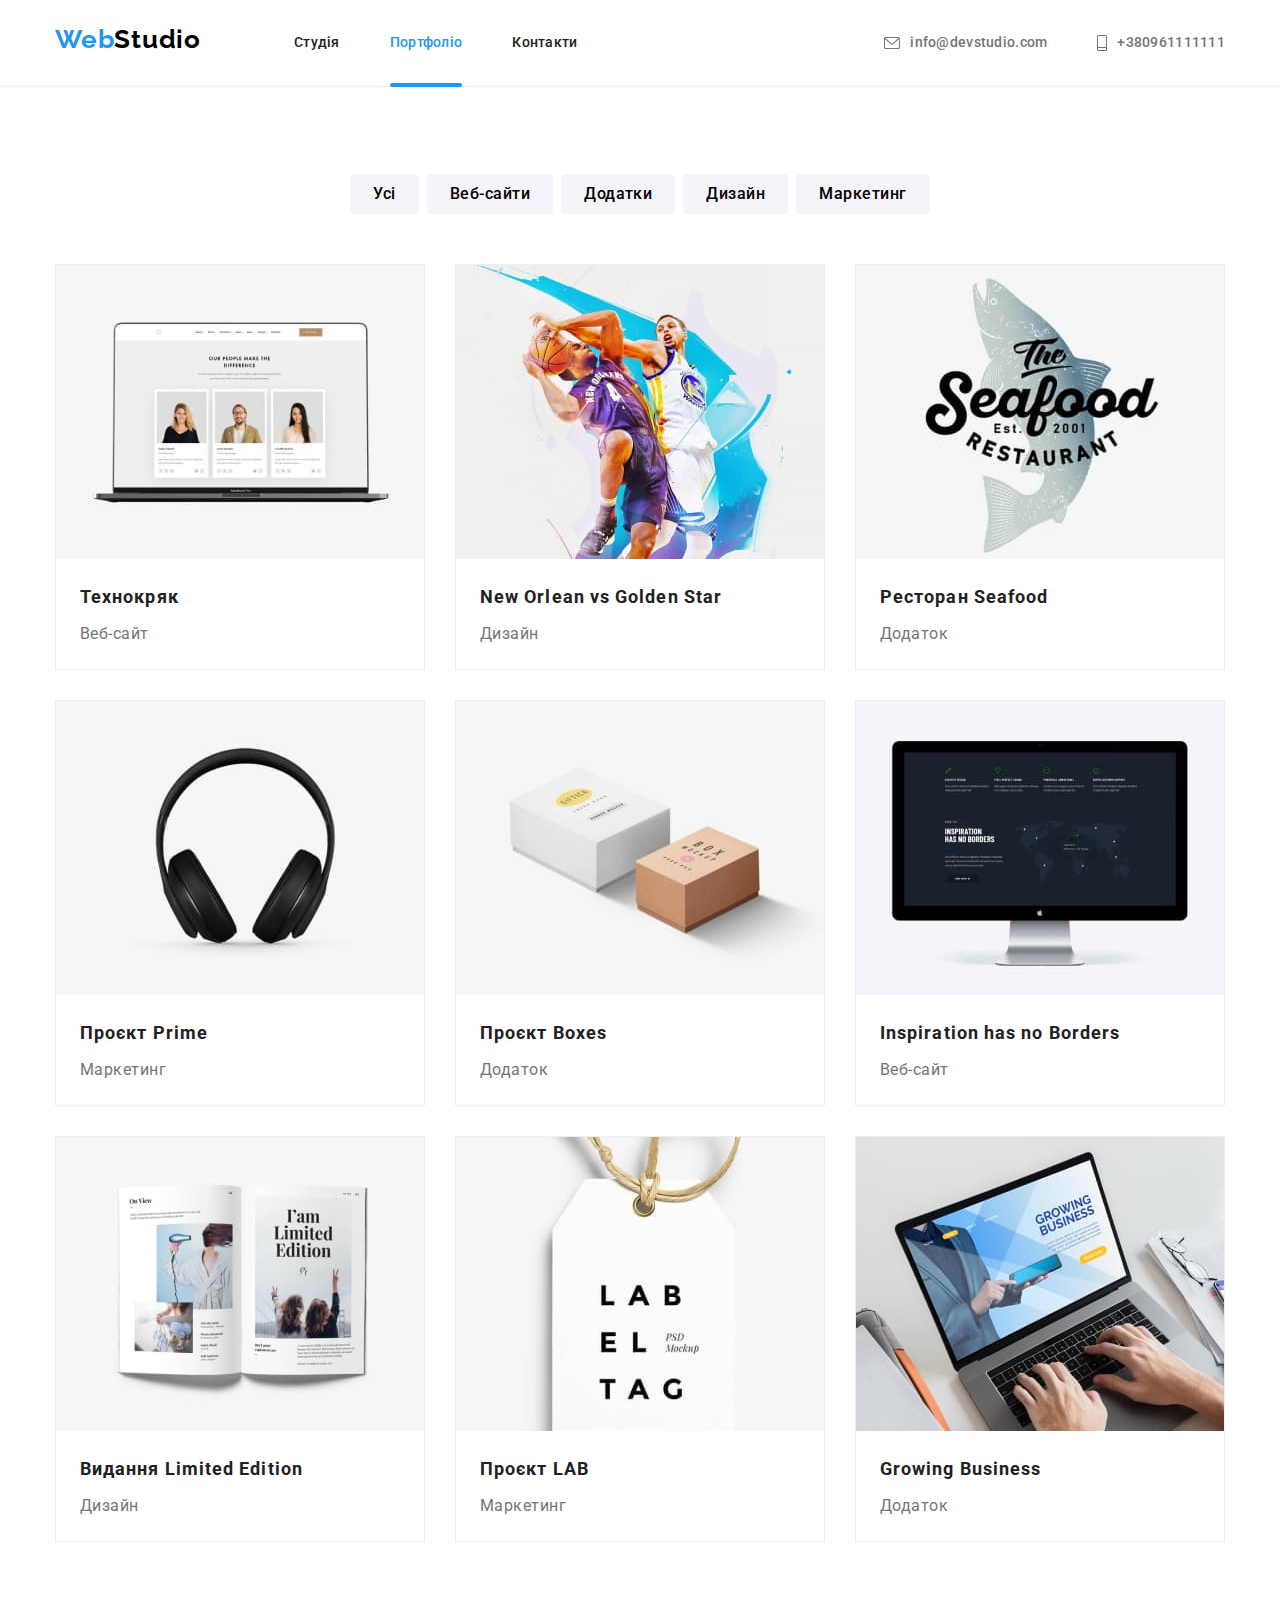
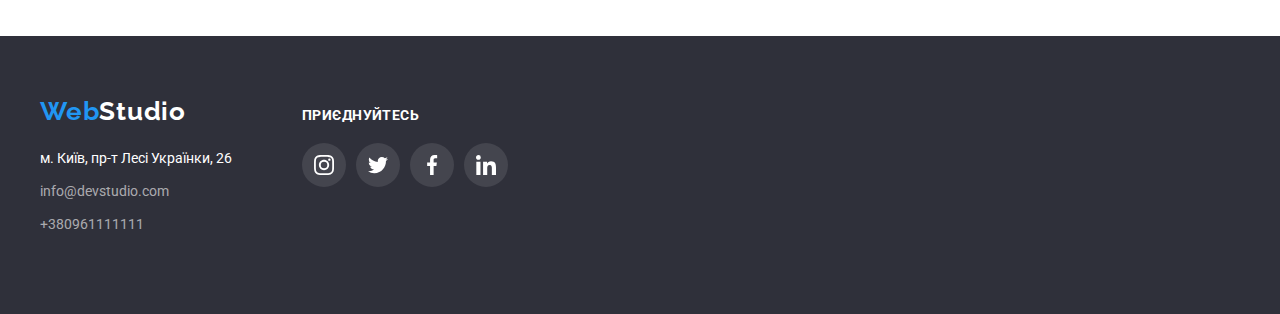
==== commit 5ec5455f: "Доопрацювання" ====
--- a/portfolio.html
+++ b/portfolio.html
@@ -62,10 +62,22 @@
                 <button type="button" class="button">Маркетинг</button>
             </li>
         </ul>
+
+
+        
         <ul class="portfolio">
             <li class="list-portfolio">
                 <a class="portfolio-link" href="">
-                    <img src="./img/h4/img.jpg" class="portfolio-img" alt="на компьютере(our people)" width="370">
+
+                    <div class="anim-portfolio">
+                              <img src="./img/h4/img.jpg" class="portfolio-img" alt="на компьютере(our people)" width="370">
+                        <div class="anim-info">
+                           <a class="anim-text" href="">
+                              <p>Ресурс пропонує комплексні пропозиції з різним рівнем функціоналу та сервісів. Все це
+                                 дозволить відвідувачу отримати вичерпні відомості про компанію чи приватну особу.</p>
+                           </a>
+                        </div>
+                    </div>
                     <div class="portfolio-info">
                     <h3 class="portfolio-title">Технокряк</h3>
                     <p class="portfolio-text">Веб-сайт</p>
@@ -74,34 +86,60 @@
             </li>
             <li class="list-portfolio">
                 <a class="portfolio-link" href="">
-                    <img src="./img/h4/img-2.jpg" class="portfolio-img" alt="два баскетболиста" width="370">
-                    <div class="portfolio-info">
-                    <h3 class="portfolio-title">New Orlean vs Golden Star</h3>
-                    <p class="portfolio-text">Дизайн</p>
-                    </div>
-                </a>
-            </li>
-            <li class="list-portfolio">
-                <a class="portfolio-link" href="">
-                    <img src="./img/h4/img-3.jpg" class="portfolio-img" alt="логотип" width="370">
-                    <div class="portfolio-info">
-                    <h3 class="portfolio-title">Ресторан Seafood</h3>
-                    <p class="portfolio-text">Додаток</p>
-                    </div>
-                </a>
-            </li>
-            <li class="list-portfolio">
-                <a class="portfolio-link" href="">
-                    <img src="./img/h4/img-4.jpg" class="portfolio-img" alt="наушники" width="370">
-                    <div class="portfolio-info">
-                    <h3 class="portfolio-title">Проєкт Prime</h3>
-                    <p class="portfolio-text">Маркетинг</p>
-                    </div>
-                </a>
-            </li>
-            <li class="list-portfolio">
-                <a class="portfolio-link" href="">
-                    <img src="./img/h4/img-5.jpg" class="portfolio-img" alt="коробка" width="370">
+                    <div class="anim-portfolio">
+                        <img src="./img/h4/img-2.jpg" class="portfolio-img" alt="два баскетболиста" width="370">
+                        <div class="anim-info">
+                        <a class="anim-text" href=""><p>Ресурс пропонує комплексні пропозиції з різним рівнем функціоналу та сервісів. Все це
+                        дозволить відвідувачу отримати вичерпні відомості про компанію чи приватну особу.</p></a>
+                    </div>
+                    </div>
+                    <div class="portfolio-info">
+                       <h3 class="portfolio-title">New Orlean vs Golden Star</h3>
+                       <p class="portfolio-text">Дизайн</p>
+                    </div>
+                </a>
+            </li>
+            <li class="list-portfolio">
+                <a class="portfolio-link" href="">
+                    <div class="anim-portfolio">
+                        <img src="./img/h4/img-3.jpg" class="portfolio-img" alt="логотип" width="370">
+                          <div class="anim-info">
+                           <a class="anim-text" href="">
+                              <p>Ресурс пропонує комплексні пропозиції з різним рівнем функціоналу та сервісів. Все це
+                                дозволить відвідувачу отримати вичерпні відомості про компанію чи приватну особу.</p></a>
+                         </div>
+                    </div>
+                    <div class="portfolio-info">
+                       <h3 class="portfolio-title">Ресторан Seafood</h3>
+                       <p class="portfolio-text">Додаток</p>
+                    </div>
+                </a>
+            </li>
+            <li class="list-portfolio">
+                <a class="portfolio-link" href="#">
+                    <div class="anim-portfolio">
+                        <img src="./img/h4/img-4.jpg" class="portfolio-img" alt="наушники" width="370">
+                           <div class="anim-info">
+                                <a class="anim-text" href="#"><p>Ресурс пропонує комплексні пропозиції з різним рівнем функціоналу та сервісів. Все це
+                                дозволить відвідувачу отримати вичерпні відомості про компанію чи приватну особу.</p></a>
+                           </div>
+                     </div>
+                    <div class="portfolio-info">
+                       <h3 class="portfolio-title">Проєкт Prime</h3>
+                       <p class="portfolio-text">Маркетинг</p>
+                    </div>
+                </a>
+            </li>
+            <li class="list-portfolio">
+                <a class="portfolio-link" href="">
+                    <div class="anim-portfolio">
+                        <img src="./img/h4/img-5.jpg" class="portfolio-img" alt="коробка" width="370">
+                         <div class="anim-info">
+                            <a class="anim-text" href="">
+                               <p>Ресурс пропонує комплексні пропозиції з різним рівнем функціоналу та сервісів. Все це
+                                дозволить відвідувачу отримати вичерпні відомості про компанію чи приватну особу.</p></a>
+                        </div>
+                    </div>
                     <div class="portfolio-info">
                     <h3 class="portfolio-title">Проєкт Boxes</h3>
                     <p class="portfolio-text">Додаток</p>
@@ -110,7 +148,15 @@
             </li>
             <li class="list-portfolio">
                 <a class="portfolio-link" href="">
-                    <img src="./img/h4/img-6.jpg" class="portfolio-img" alt="компьютер" width="370">
+                    <div class="anim-portfolio">
+                        <img src="./img/h4/img-6.jpg" class="portfolio-img" alt="компьютер" width="370">
+                          <div class="anim-info">
+                           <a class="anim-text" href="">
+                            <p>Ресурс пропонує комплексні пропозиції з різним рівнем функціоналу та сервісів. Все це
+                                дозволить відвідувачу отримати вичерпні відомості про компанію чи приватну особу.</p>
+                        </a>
+                      </div>
+                    </div>
                     <div class="portfolio-info">
                     <h3 class="portfolio-title">Inspiration has no Borders</h3>
                     <p class="portfolio-text">Веб-сайт</p>
@@ -119,7 +165,15 @@
             </li>
             <li class="list-portfolio">
                 <a class="portfolio-link" href="">
-                    <img src="./img/h4/img-7.jpg" class="portfolio-img" alt="журнал" width="370">
+                    <div class="anim-portfolio">
+                        <img src="./img/h4/img-7.jpg" class="portfolio-img" alt="журнал" width="370">
+                        <div class="anim-info">
+                        <a class="anim-text" href="">
+                            <p>Ресурс пропонує комплексні пропозиції з різним рівнем функціоналу та сервісів. Все це
+                                дозволить відвідувачу отримати вичерпні відомості про компанію чи приватну особу.</p>
+                        </a>
+                        </div>
+                    </div>
                     <div class="portfolio-info">
                     <h3 class="portfolio-title">Видання Limited Edition</h3>
                     <p class="portfolio-text">Дизайн</p>
@@ -128,7 +182,15 @@
             </li>
             <li class="list-portfolio">
                 <a class="portfolio-link" href="">
-                    <img src="./img/h4/img-8.jpg" class="portfolio-img" alt="етикетка" width="370">
+                    <div class="anim-portfolio">
+                        <img src="./img/h4/img-8.jpg" class="portfolio-img" alt="етикетка" width="370">
+                        <div class="anim-info">
+                        <a class="anim-text" href="#">
+                            <p>Ресурс пропонує комплексні пропозиції з різним рівнем функціоналу та сервісів. Все це
+                                дозволить відвідувачу отримати вичерпні відомості про компанію чи приватну особу.</p>
+                        </a>
+                    </div>
+                    </div>
                     <div class="portfolio-info">
                     <h3 class="portfolio-title">Проєкт LAB</h3>
                     <p class="portfolio-text">Маркетинг</p>
@@ -136,8 +198,16 @@
                 </a>
             </li>
             <li class="list-portfolio">
-                <a class="portfolio-link" href="">
-                    <img src="./img/h4/img-9.jpg" class="portfolio-img" alt="печатає на macbook" width="370">
+                <a class="portfolio-link" href="#">
+                    <div class="anim-portfolio">
+                        <img src="./img/h4/img-9.jpg" class="portfolio-img" alt="печатає на macbook" width="370">
+                        <div class="anim-info">
+                        <a class="anim-text" href="">
+                            <p>Ресурс пропонує комплексні пропозиції з різним рівнем функціоналу та сервісів. Все це
+                                дозволить відвідувачу отримати вичерпні відомості про компанію чи приватну особу.</p>
+                        </a>
+                    </div>
+                    </div>
                     <div class="portfolio-info">
                     <h3 class="portfolio-title">Growing Business</h3>
                     <p class="portfolio-text">Додаток</p>
--- a/css/styles.css
+++ b/css/styles.css
@@ -9,6 +9,8 @@
 }
 
 body {
+    margin: 0;
+    padding-top: 80px;
     font-family: Roboto, sans-serif;
     color: var(--primary-text-color);
     max-width: 100%;
@@ -72,13 +74,21 @@
 /* header */
 
 .header {
-    height: 80px;
+    top: 0;
+    left: 0;
+    min-height: 80px;
     border-bottom: 1px solid #ECECEC;
+    background-color: #FFFFFF;
+    position: fixed;
+    width: 100%;
+    z-index: 1;
 }
 .head {
     display: flex;
     align-items: center;   
 }
+
+
 .main-nav {
     display: flex; 
     margin-bottom: 0; 
@@ -89,25 +99,31 @@
    display: flex;
    margin-bottom: 0; 
    margin-left: 93px;
+   
 }
 
 
 .header-menu .item:not(:last-child) {
-     margin-right: 50px;   
+     margin-right: 50px; 
+       
 }
 
 
 .header-menu .menu {
+    padding: 35px 0;
+    display: block;
     color: var(--text-title-color);     
     font-weight: 500;
     font-size: 14px;
     line-height: 1.14;
     letter-spacing: 0.02em; 
-    text-decoration: none; 
-   
-   
-     
-}
+    text-decoration: none;
+    position: relative;
+    align-items: center;
+    transition: color 250ms cubic-bezier(0.4, 0, 0.2, 1);
+        
+}
+
 .header-menu .menu:focus,
 .header-menu .menu:hover {
     color: var(--secretion-color);
@@ -116,61 +132,80 @@
     color: var(--secretion-color);
 }
 
+/* анимация подчеркивания */
+
+
+.current::after {
+    content: "";
+    position: absolute;
+    bottom: -1px;
+    display: block;
+    left: 0;
+    width: 100%;
+    height: 4px;
+    background: #2196F3;
+    border-radius: 2px;
+    opacity: 1;
+}
+
+
 /* social link */
 
 .social-link {
     display: flex;
     margin-left: auto;
-    margin-bottom: 0;
-    padding-top: 32px;
-    padding-bottom: 32px;
-    
+    margin-bottom: 0;    
 }
 
 .link {
+    display: flex;
+    align-items: center;
     font-style: normal;
+    padding: 34px 0;
     font-weight: 500;
     font-size: 14px;
     line-height: 1.14;
     letter-spacing: 0.02em;
     color: var(--primary-text-color);
     text-decoration: none;
+    position: relative;
+    
           
 }
 
-.link {
-    display: flex;
-    align-items: center;
-}
-/* .link:focus,
-.link:hover {
-    fill: var(--secretion-color);
-} */
-.link:focus,
-.link:hover {
-     color: var(--secretion-color);
-}
-
-
+
+/* icon */
 .contact-icon {
     background-repeat: no-repeat;
     background-position: center;
     fill: var(--primary-text-color);
     list-style: none; 
-    margin-right: 10px;   
-}
-
-.contact-icon:hover,
-.contact-icon:focus {
-   fill: currentColor;
-}
+    margin-right: 10px; 
+    transition: color 250ms cubic-bezier(0.4, 0, 0.2, 1);
+}
+
+
+.link:focus,
+.link:hover {
+    color: #2196F3;
+    
+}
+.link:focus .contact-icon,
+.link:hover .contact-icon {
+fill: #2196F3;
+}
+
 
 .social-link .item+.item {
     margin-left: 50px;
 }
 
 
+
 /* hero */
+
+
+
 .background {
     max-width: 1600px;
     text-align: center;
@@ -192,7 +227,7 @@
 }
 
 .main-hiro {
-    padding: 200px; 
+    padding: 200px 0; 
 }
 .hero {
         
@@ -225,16 +260,59 @@
         border: 1px solid transparent;
         box-shadow: 0px 4px 4px rgba(0, 0, 0, 0.15);
         border-radius: 4px;
+        transition: color 250ms cubic-bezier(0.4, 0, 0.2, 1);
        
 }
-
 
 .button-primary:focus,
 .button-primary:hover {
-    color: var(--hero-color);
-    background: var(--secretion-color);
-}
-
+        color: var(--hero-color);
+        background: var(--secretion-color);
+}
+
+
+
+/* model window */
+
+.backdrop {
+    position: fixed;
+    top: 0;
+    left: 0;
+    width: 100%;
+    height: 100%;
+    background-color: rgba(0, 0, 0, 0.2);
+    opacity: 1;
+    
+}
+
+.backdrop.is-hidden {
+    opacity: 0;
+    pointer-events: none;
+}
+
+.backdrop.is-hidden .modal {
+transform: translate(-50%, -50%) scale(0.9);
+
+
+}
+
+.modal {
+    position: absolute;
+    top: 50%;
+    left: 50%;
+    min-height: 528px;
+    min-width: 581px;
+    padding: 15px;
+    background: #FFFFFF;
+    box-shadow: 0px 1px 3px rgba(0, 0, 0, 0.12), 0px 1px 1px rgba(0, 0, 0, 0.14), 0px 2px 1px rgba(0, 0, 0, 0.2);
+    border-radius: 4px;
+
+    
+    transform: translate(-50%, -50%) scale(1);
+
+    transition: trasform 250ms cubic-bezier(0.4, 0, 0.2, 1);
+   
+}
 
 /* section benefits - переваги */
 
@@ -301,17 +379,59 @@
 
 
 .block-img {
-padding-bottom: 94px;
-display: flex;
-margin-bottom: 0;
-}
-
+    
+    padding-bottom: 94px;
+    display: flex;
+    margin: 0;
+    z-index: -1;
+}
 .block-img:last-child {
     margin-right: 0;
-}
-.block-img .img:not(:last-child) {
+    line-height: 0;
+}
+
+
+.img-item {
+    display: inline-block;
     margin-right: 30px;
-}
+    position: relative;
+}
+
+.img-item:last-child {
+    margin-right: 0;
+}
+
+
+.sub {
+    width: 100%;
+    margin: 0;
+    position: absolute;
+    bottom: 0px;
+    padding: 27px;
+    background: rgba(47, 48, 58, 0.8); 
+}
+
+.sub a {
+    text-decoration: none;
+}
+
+.sub:hover,
+.sub:focus {
+    background: rgba(47, 48, 58, 0.8);
+}
+
+.img-text {
+    display: block;
+    font-weight: 700;
+    font-size: 14px;
+    line-height: 1.14;
+    text-align: center;
+    letter-spacing: 0.03em;
+    text-transform: uppercase;
+    color: #FFFFFF;
+
+}
+
 
 .second-hiro {
     font-weight: 700;
@@ -322,6 +442,8 @@
     color: var(--text-title-color);
     margin-bottom: 50px;
 }
+
+
 /* section comand */
 
 .command {
@@ -330,7 +452,8 @@
 }
 .our-team {
     display: flex; 
-    margin-bottom: 0; 
+    margin-bottom: 0;
+    line-height: 0;
 }
 .team:last-child {
      margin-right: 0;
@@ -387,7 +510,8 @@
     height: 100%;
     justify-content: center;
     align-items: center;
-    fill: #AFB1B8;     
+    fill: #AFB1B8; 
+    transition: background-color 250ms cubic-bezier(0.4, 0, 0.2, 1);
 }
 
 .icon-links {
@@ -403,11 +527,12 @@
     width: 44px;
     height: 44px;
     fill: #FFFFFF;
-    background: #2196F3;
-}
-
-
-/* section clients */
+    background-color: #2196F3;
+}
+
+
+/* section clients*/
+
 .clients {
     font-weight: 700;
     font-size: 36px;
@@ -422,33 +547,44 @@
     display: flex; 
     margin-bottom: 0px; 
     
+    
 }
 .all-brands {
     margin-right: 30px;
+    
 }
 
 .all-brands:last-child {
     margin-right: 0px;
 }
 
-.brands {
-    margin: 0;
-    display: flex;
+.brand-link {
+    display: block;
     width: 170px;
     height: 92px;
+    border-radius: 4px;
     border: 1px solid #AFB1B8;
-    border-radius: 4px;  
-    background-repeat: no-repeat;
-    background-position: center;
-    fill: #AFB1B8;
-    
+    transition: fill border 250ms cubic-bezier(0.4, 0, 0.2, 1);
+       
+}
+
+.brands {
+    width: 170px;
+    height: 92px;
+    fill:#AFB1B8;
+    transition: fill border 250ms cubic-bezier(0.4, 0, 0.2, 1);
 }
 
 .brands:focus,
 .brands:hover {
- fill:#2196F3;
- border: 1px solid #2196F3;
-}
+    border: 1px solid #2196F3;
+}
+.brand-link:hover .brands,
+ .brand-link:focus .brands{
+    fill: #2196F3;
+}
+
+
 
 /* section portfolio */
 
@@ -473,6 +609,8 @@
     border: 1px solid transparent;
     border-radius: 4px;
     padding: 6px 22px;
+
+    transition: color background-color box-shadow 250ms cubic-bezier(0.4, 0, 0.2, 1);
 }
 
 .button {
@@ -486,46 +624,89 @@
     box-shadow: 0px 3px 1px rgba(0, 0, 0, 0.1), 0px 1px 2px rgba(0, 0, 0, 0.08), 0px 2px 2px rgba(0, 0, 0, 0.12);
 }
 
+
+
 /* container portfolio */
 
 .portfolio {
     display: flex;
     flex-wrap: wrap;
-    margin: -15px;
-         
-}
-
+    margin: -15px; 
+    
+}
 
 .list-portfolio {
+    line-height: 0;
+    overflow: hidden;
     width: 370px; 
     margin: 15px;
     border: 1px solid #EEEEEE;
     background: #FFFFFF;
-    /* margin-right: 30px;
-    margin-bottom: 30px; */
-    
-}
-
-/* .list-portfolio:nth-child(3n) {
-    margin-right: 0;
-}
-.list-portfolio:nth-last-child(-n + 3) {
-    margin-bottom: 0;
-} */
+    transition: box-shadow 250ms cubic-bezier(0.4, 0, 0.2, 1); 
+    
+
+}
 
 .list-portfolio:hover,
 .list-portfolio:focus {
-    box-shadow: 0px 1px 3px rgba(0, 0, 0, 0.12), 0px 1px 1px rgba(0, 0, 0, 0.14), 0px 2px 1px rgba(0, 0, 0, 0.2);
-    
-}
+    box-shadow: 0px 1px 3px rgba(0, 0, 0, 0.12), 0px 1px 1px rgba(0, 0, 0, 0.14), 0px 2px 1px rgba(0, 0, 0, 0.2);   
+    
+}
+
+
+.anim-portfolio {
+    position: relative;
+    overflow: hidden;
+      
+}
+
+.anim-info {
+    position: absolute;
+    top: 0;
+    left: 0;
+    width: 100%;
+    height: 100%;
+    background: rgba(33, 150, 243, 0.9); 
+
+    opacity: 1;
+    transform: translateY(100%);
+    transition: transform 250ms cubic-bezier(0.4, 0, 0.2, 1);
+       
+}
+
+
+.list-portfolio:hover .anim-info {
+    opacity: 1;
+    transform: translateY(0);
+}
+
+
+.anim-text {
+    position: absolute;
+
+    padding: 63px 24px;
+    margin: 0;
+    font-weight: 400;
+    font-size: 18px;
+    line-height: 1.6;
+    letter-spacing: 0.03em;
+    color: #FFFFFF;
+    text-decoration: none;
+      
+}
+
+.anim-text p {
+    margin-bottom: 0;
+}
+
 
 .portfolio-info {
+    background: #FFFFFF;
+    position: relative;
     padding: 20px 24px;
-}
-.portfolio-link {
-    text-decoration: none;
-    margin-bottom: 0;
-}
+    cursor: pointer;
+}
+
 
 .portfolio-title {
     font-weight: 700;
@@ -556,7 +737,7 @@
 
 .all-info {
     display: flex;
-    padding: 60px;
+    padding: 60px 0;
     align-items: baseline;
 }
 .footer-info {
@@ -573,6 +754,7 @@
     font-size: 26px;
     line-height: 1.19;
     letter-spacing: 0.03em;
+    transition: color 250ms cubic-bezier(0.4, 0, 0.2, 1);
     
 }
 
@@ -600,6 +782,7 @@
     display: inline-block;
     margin-bottom: 9px;
     margin-top: 20px;
+    transition: color 250ms cubic-bezier(0.4, 0, 0.2, 1);
 
 }
 .address-footer:hover,
@@ -615,7 +798,8 @@
         line-height: 1.7;
         color: rgba(255, 255, 255, 0.6);
         text-decoration: none;
-        margin-bottom: 9px;                  
+        margin-bottom: 9px;
+        transition: color 250ms cubic-bezier(0.4, 0, 0.2, 1);
 }
 
 .footer-link:focus,
@@ -646,6 +830,7 @@
     align-items: center;
     fill: var(--hero-color); 
     background: rgba(255, 255, 255, 0.1);
+    transition: background-color 250ms cubic-bezier(0.4, 0, 0.2, 1);
 }
 
 .footer-team-link:last-child {
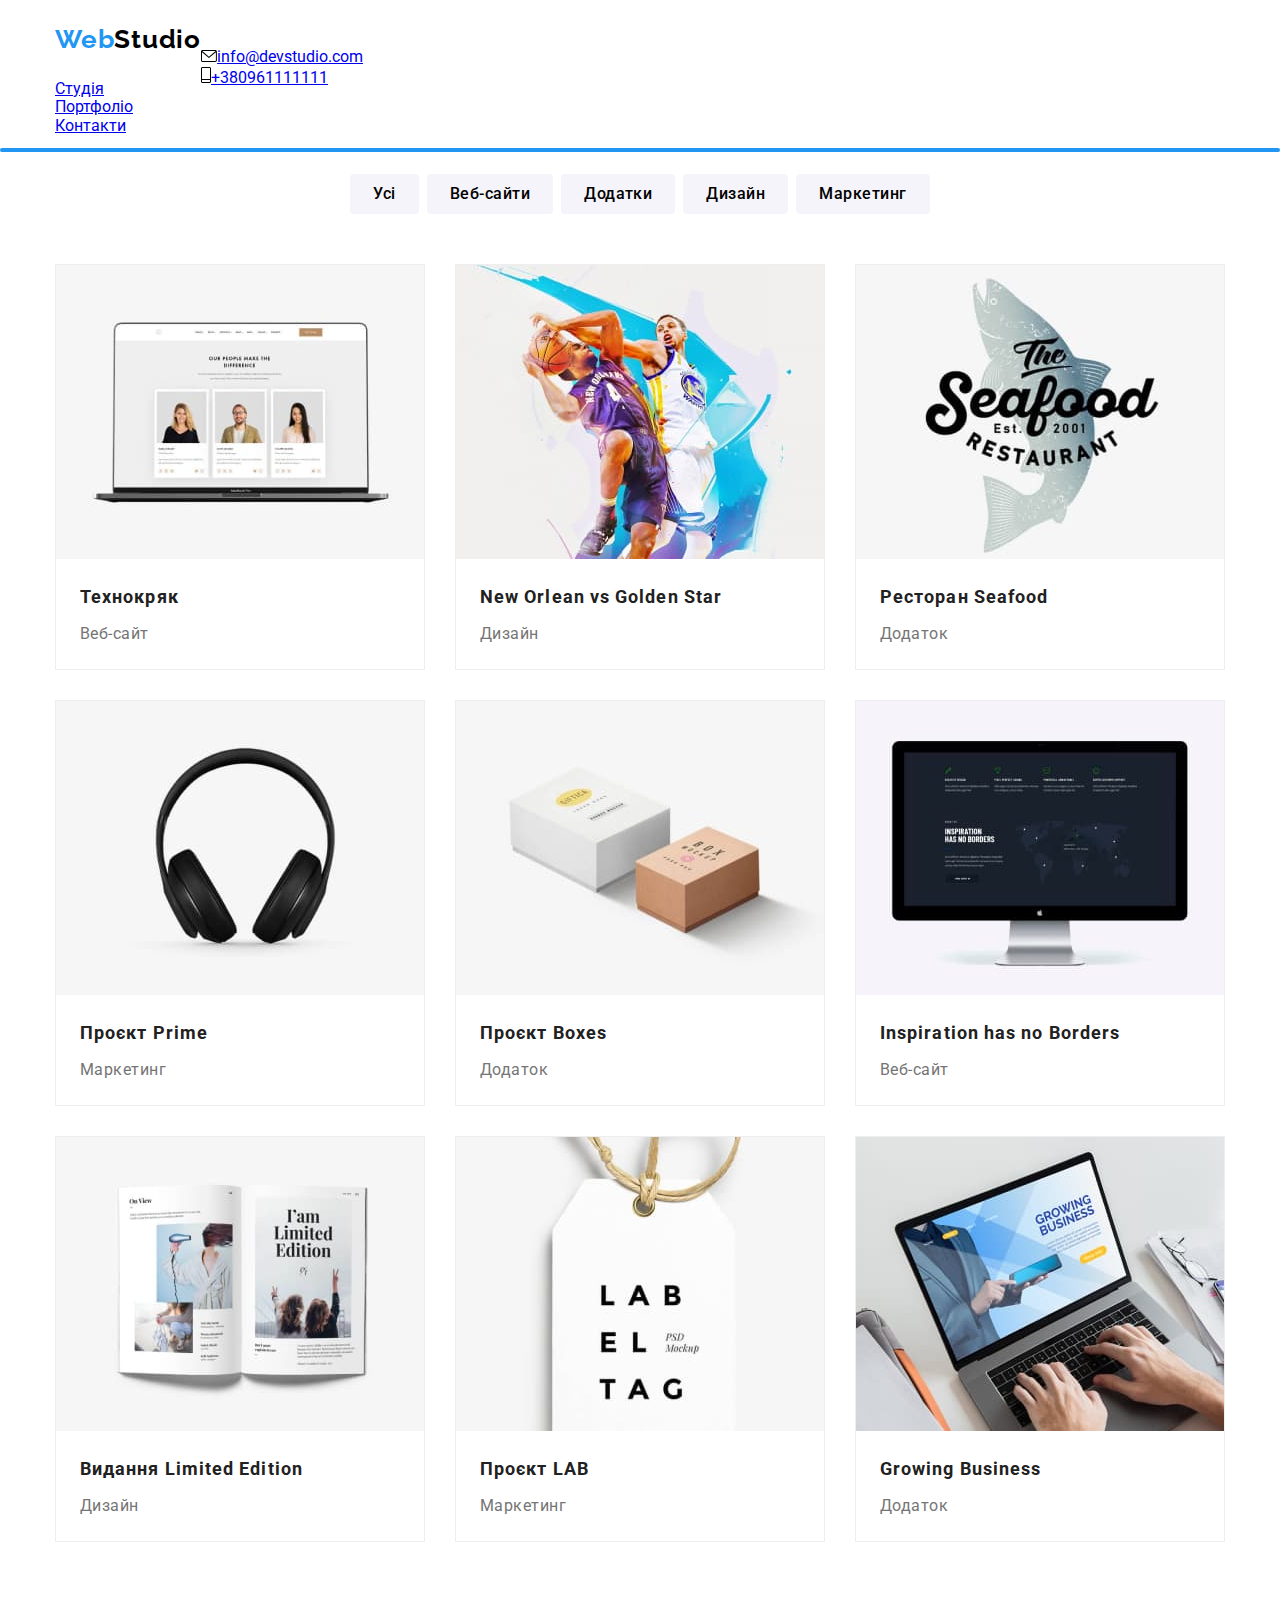
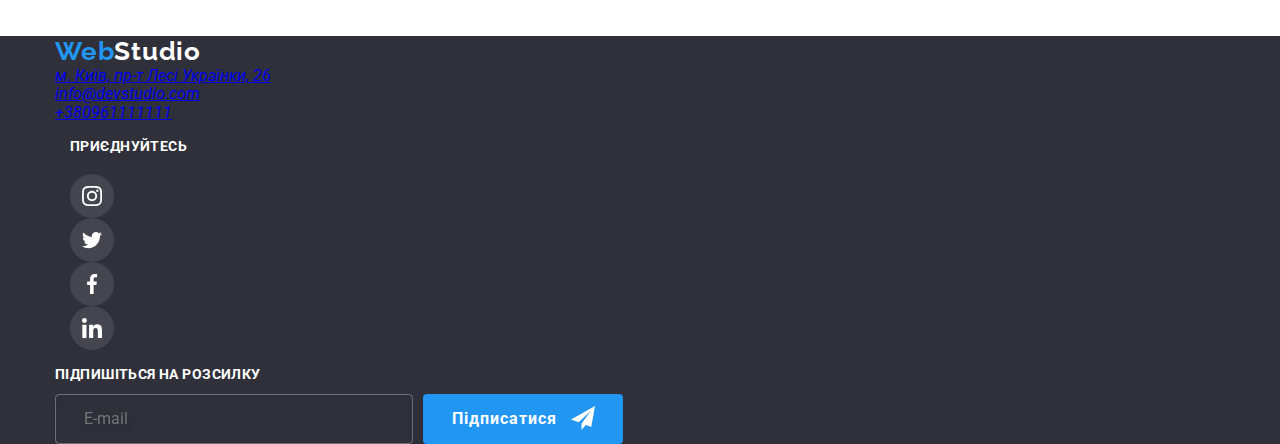
==== commit 34915b5f: "Доопрацювання" ====
--- a/portfolio.html
+++ b/portfolio.html
@@ -62,155 +62,139 @@
                 <button type="button" class="button">Маркетинг</button>
             </li>
         </ul>
-
-
-        
-        <ul class="portfolio">
-            <li class="list-portfolio">
-                <a class="portfolio-link" href="">
-
-                    <div class="anim-portfolio">
-                              <img src="./img/h4/img.jpg" class="portfolio-img" alt="на компьютере(our people)" width="370">
-                        <div class="anim-info">
-                           <a class="anim-text" href="">
-                              <p>Ресурс пропонує комплексні пропозиції з різним рівнем функціоналу та сервісів. Все це
+        <ul class="portfolio__list">
+            <li class="portfolio__item">
+                <a class="portfolio__link" href="">
+                    <div class="portfolio__img-wrap">
+                              <img src="./img/h4/img.jpg" class="portfolio__img" alt="на компьютере(our people)" width="370">
+                        <div class="portfolio__overlay">
+                              <p class="portfolio__overlay-text">Ресурс пропонує комплексні пропозиції з різним рівнем функціоналу та сервісів. Все це
                                  дозволить відвідувачу отримати вичерпні відомості про компанію чи приватну особу.</p>
-                           </a>
                         </div>
                     </div>
-                    <div class="portfolio-info">
-                    <h3 class="portfolio-title">Технокряк</h3>
-                    <p class="portfolio-text">Веб-сайт</p>
-                    </div>
-                </a>
-            </li>
-            <li class="list-portfolio">
-                <a class="portfolio-link" href="">
-                    <div class="anim-portfolio">
+                    <div class="portfolio__info">
+                    <h3 class="portfolio__title">Технокряк</h3>
+                    <p class="portfolio__text">Веб-сайт</p>
+                    </div>
+                </a>
+            </li>
+            <li class="portfolio__item">
+                <a class="portfolio__link" href="">
+                    <div class="portfolio__img-wrap">
                         <img src="./img/h4/img-2.jpg" class="portfolio-img" alt="два баскетболиста" width="370">
-                        <div class="anim-info">
-                        <a class="anim-text" href=""><p>Ресурс пропонує комплексні пропозиції з різним рівнем функціоналу та сервісів. Все це
-                        дозволить відвідувачу отримати вичерпні відомості про компанію чи приватну особу.</p></a>
-                    </div>
-                    </div>
-                    <div class="portfolio-info">
-                       <h3 class="portfolio-title">New Orlean vs Golden Star</h3>
-                       <p class="portfolio-text">Дизайн</p>
-                    </div>
-                </a>
-            </li>
-            <li class="list-portfolio">
-                <a class="portfolio-link" href="">
-                    <div class="anim-portfolio">
+                    <div class="portfolio__overlay">
+                        <p class="portfolio__overlay-text">Ресурс пропонує комплексні пропозиції з різним рівнем функціоналу та сервісів. Все це
+                        дозволить відвідувачу отримати вичерпні відомості про компанію чи приватну особу.</p>
+                    </div>
+                    </div>
+                    <div class="portfolio__info">
+                       <h3 class="portfolio__title">New Orlean vs Golden Star</h3>
+                       <p class="portfolio__text">Дизайн</p>
+                    </div>
+                </a>
+            </li>
+            <li class="portfolio__item">
+                <a class="portfolio__link" href="">
+                    <div class="portfolio__img-wrap">
                         <img src="./img/h4/img-3.jpg" class="portfolio-img" alt="логотип" width="370">
-                          <div class="anim-info">
-                           <a class="anim-text" href="">
-                              <p>Ресурс пропонує комплексні пропозиції з різним рівнем функціоналу та сервісів. Все це
-                                дозволить відвідувачу отримати вичерпні відомості про компанію чи приватну особу.</p></a>
+                        <div class="portfolio__overlay">
+                        <p class="portfolio__overlay-text">Ресурс пропонує комплексні пропозиції з різним рівнем функціоналу та сервісів. Все це
+                                дозволить відвідувачу отримати вичерпні відомості про компанію чи приватну особу.</p>
                          </div>
                     </div>
-                    <div class="portfolio-info">
-                       <h3 class="portfolio-title">Ресторан Seafood</h3>
-                       <p class="portfolio-text">Додаток</p>
-                    </div>
-                </a>
-            </li>
-            <li class="list-portfolio">
-                <a class="portfolio-link" href="#">
-                    <div class="anim-portfolio">
+                    <div class="portfolio__info">
+                       <h3 class="portfolio__title">Ресторан Seafood</h3>
+                       <p class="portfolio__text">Додаток</p>
+                    </div>
+                </a>
+            </li>
+            <li class="portfolio__item">
+                <a class="portfolio__link" href="">
+                    <div class="portfolio__img-wrap">
                         <img src="./img/h4/img-4.jpg" class="portfolio-img" alt="наушники" width="370">
-                           <div class="anim-info">
-                                <a class="anim-text" href="#"><p>Ресурс пропонує комплексні пропозиції з різним рівнем функціоналу та сервісів. Все це
-                                дозволить відвідувачу отримати вичерпні відомості про компанію чи приватну особу.</p></a>
+                        <div class="portfolio__overlay">
+                                <p class="portfolio__overlay-text">Ресурс пропонує комплексні пропозиції з різним рівнем функціоналу та сервісів. Все це
+                                дозволить відвідувачу отримати вичерпні відомості про компанію чи приватну особу.</p>
                            </div>
                      </div>
-                    <div class="portfolio-info">
-                       <h3 class="portfolio-title">Проєкт Prime</h3>
-                       <p class="portfolio-text">Маркетинг</p>
-                    </div>
-                </a>
-            </li>
-            <li class="list-portfolio">
-                <a class="portfolio-link" href="">
-                    <div class="anim-portfolio">
+                    <div class="portfolio__info">
+                       <h3 class="portfolio__title">Проєкт Prime</h3>
+                       <p class="portfolio__text">Маркетинг</p>
+                    </div>
+                </a>
+            </li>
+            <li class="portfolio__item">
+                <a class="portfolio__link" href="">
+                    <div class="portfolio__img-wrap">
                         <img src="./img/h4/img-5.jpg" class="portfolio-img" alt="коробка" width="370">
-                         <div class="anim-info">
-                            <a class="anim-text" href="">
-                               <p>Ресурс пропонує комплексні пропозиції з різним рівнем функціоналу та сервісів. Все це
-                                дозволить відвідувачу отримати вичерпні відомості про компанію чи приватну особу.</p></a>
+                        <div class="portfolio__overlay">
+                        <p class="portfolio__overlay-text">Ресурс пропонує комплексні пропозиції з різним рівнем функціоналу та сервісів. Все це
+                                дозволить відвідувачу отримати вичерпні відомості про компанію чи приватну особу.</p>
                         </div>
                     </div>
-                    <div class="portfolio-info">
-                    <h3 class="portfolio-title">Проєкт Boxes</h3>
-                    <p class="portfolio-text">Додаток</p>
-                    </div>
-                </a>
-            </li>
-            <li class="list-portfolio">
-                <a class="portfolio-link" href="">
-                    <div class="anim-portfolio">
+                    <div class="portfolio__info">
+                    <h3 class="portfolio__title">Проєкт Boxes</h3>
+                    <p class="portfolio__text">Додаток</p>
+                    </div>
+                </a>
+            </li>
+            <li class="portfolio__item">
+                <a class="portfolio__link" href="">
+                    <div class="portfolio__img-wrap">
                         <img src="./img/h4/img-6.jpg" class="portfolio-img" alt="компьютер" width="370">
-                          <div class="anim-info">
-                           <a class="anim-text" href="">
-                            <p>Ресурс пропонує комплексні пропозиції з різним рівнем функціоналу та сервісів. Все це
-                                дозволить відвідувачу отримати вичерпні відомості про компанію чи приватну особу.</p>
-                        </a>
+                        <div class="portfolio__overlay">
+                        <p class="portfolio__overlay-text">Ресурс пропонує комплексні пропозиції з різним рівнем функціоналу та сервісів. Все це
+                                дозволить відвідувачу отримати вичерпні відомості про компанію чи приватну особу.</p>
                       </div>
                     </div>
-                    <div class="portfolio-info">
-                    <h3 class="portfolio-title">Inspiration has no Borders</h3>
-                    <p class="portfolio-text">Веб-сайт</p>
-                    </div>
-                </a>
-            </li>
-            <li class="list-portfolio">
-                <a class="portfolio-link" href="">
-                    <div class="anim-portfolio">
+                    <div class="portfolio__info">
+                    <h3 class="portfolio__title">Inspiration has no Borders</h3>
+                    <p class="portfolio__text">Веб-сайт</p>
+                    </div>
+                </a>
+            </li>
+            <li class="portfolio__item">
+                <a class="portfolio__link" href="">
+                    <div class="portfolio__img-wrap">
                         <img src="./img/h4/img-7.jpg" class="portfolio-img" alt="журнал" width="370">
-                        <div class="anim-info">
-                        <a class="anim-text" href="">
-                            <p>Ресурс пропонує комплексні пропозиції з різним рівнем функціоналу та сервісів. Все це
-                                дозволить відвідувачу отримати вичерпні відомості про компанію чи приватну особу.</p>
-                        </a>
+                    <div class="portfolio__overlay">
+                    <p class="portfolio__overlay-text">Ресурс пропонує комплексні пропозиції з різним рівнем функціоналу та сервісів. Все це
+                                дозволить відвідувачу отримати вичерпні відомості про компанію чи приватну особу.</p>
                         </div>
                     </div>
-                    <div class="portfolio-info">
-                    <h3 class="portfolio-title">Видання Limited Edition</h3>
-                    <p class="portfolio-text">Дизайн</p>
-                    </div>
-                </a>
-            </li>
-            <li class="list-portfolio">
-                <a class="portfolio-link" href="">
-                    <div class="anim-portfolio">
+                    <div class="portfolio__info">
+                    <h3 class="portfolio__title">Видання Limited Edition</h3>
+                    <p class="portfolio__text">Дизайн</p>
+                    </div>
+                </a>
+            </li>
+            <li class="portfolio__item">
+                <a class="portfolio__link" href="">
+                    <div class="portfolio__img-wrap">
                         <img src="./img/h4/img-8.jpg" class="portfolio-img" alt="етикетка" width="370">
-                        <div class="anim-info">
-                        <a class="anim-text" href="#">
-                            <p>Ресурс пропонує комплексні пропозиції з різним рівнем функціоналу та сервісів. Все це
-                                дозволить відвідувачу отримати вичерпні відомості про компанію чи приватну особу.</p>
-                        </a>
-                    </div>
-                    </div>
-                    <div class="portfolio-info">
-                    <h3 class="portfolio-title">Проєкт LAB</h3>
-                    <p class="portfolio-text">Маркетинг</p>
-                    </div>
-                </a>
-            </li>
-            <li class="list-portfolio">
-                <a class="portfolio-link" href="#">
-                    <div class="anim-portfolio">
+                        <div class="portfolio__overlay">
+                    <p class="portfolio__overlay-text">Ресурс пропонує комплексні пропозиції з різним рівнем функціоналу та сервісів. Все це
+                                дозволить відвідувачу отримати вичерпні відомості про компанію чи приватну особу.</p>
+                    </div>
+                    </div>
+                    <div class="portfolio__info">
+                    <h3 class="portfolio__title">Проєкт LAB</h3>
+                    <p class="portfolio__text">Маркетинг</p>
+                    </div>
+                </a>
+            </li>
+            <li class="portfolio__item">
+                <a class="portfolio__link" href="">
+                    <div class="portfolio__img-wrap">
                         <img src="./img/h4/img-9.jpg" class="portfolio-img" alt="печатає на macbook" width="370">
-                        <div class="anim-info">
-                        <a class="anim-text" href="">
-                            <p>Ресурс пропонує комплексні пропозиції з різним рівнем функціоналу та сервісів. Все це
-                                дозволить відвідувачу отримати вичерпні відомості про компанію чи приватну особу.</p>
-                        </a>
-                    </div>
-                    </div>
-                    <div class="portfolio-info">
-                    <h3 class="portfolio-title">Growing Business</h3>
-                    <p class="portfolio-text">Додаток</p>
+                        <div class="portfolio__overlay">
+                    <p class="portfolio__overlay-text">Ресурс пропонує комплексні пропозиції з різним рівнем функціоналу та сервісів. Все це
+                                дозволить відвідувачу отримати вичерпні відомості про компанію чи приватну особу.</p>
+                    </div>
+                    </div>
+                    <div class="portfolio__info">
+                    <h3 class="portfolio__title">Growing Business</h3>
+                    <p class="portfolio__text">Додаток</p>
                     </div>
                 </a>
             </li>
@@ -218,58 +202,80 @@
       </div>
     </section>
     </main>
+
+
+
+
+
+
+
+
     <footer class="footer">
-        <div class="container all-info">
-            <div class="footer-info">
-                <a href="./index.html" class="logo-footer"><span>Web<span class="bg-logo footer">Studio</span></span></a>
-                <address>
-                    <ul class="footer-link">
-                        <li>
-                            <a href="https://goo.gl/maps/AqYwmnDAayiFbczU9" rel="noopener noreferrer" target="_blank"
-                                class="address-footer">м. Київ, пр-т Лесі Українки, 26</a>
-                        </li>
-                        <li>
-                            <a href="mailto:info@devstudio.com" class="footer-link">info@devstudio.com</a>
-                        </li>
-                        <li>
-                            <a href="tel:+380961111111" class="footer-link">+380961111111</a>
+        <div class="container">
+            <div class="all-info">
+                <div class="footer-info">
+                    <a href="./index.html" class="logo-footer"><span>Web<span
+                                class="bg-logo footer">Studio</span></span></a>
+                    <address>
+                        <ul class="footer-link">
+                            <li>
+                                <a href="https://goo.gl/maps/AqYwmnDAayiFbczU9" rel="noopener noreferrer" target="_blank"
+                                    class="address-footer">м. Київ, пр-т Лесі Українки, 26</a>
+                            </li>
+                            <li>
+                                <a href="mailto:info@devstudio.com" class="footer-link">info@devstudio.com</a>
+                            </li>
+                            <li>
+                                <a href="tel:+380961111111" class="footer-link">+380961111111</a>
+                            </li>
+                        </ul>
+                    </address>
+                </div>
+    
+                <div class="container social">
+                    <h2 class="add-up">приєднуйтесь</h2>
+                    <ul class="footer-social">
+                        <li class="soc">
+                            <a class="footer-team-link" href="">
+                                <svg class="footer-icon-links">
+                                    <use href="./img/icons.svg#icon-instagram"></use>
+                                </svg>
+                            </a>
+                        </li>
+                        <li class="soc">
+                            <a class="footer-team-link" href="">
+                                <svg class="footer-icon-links">
+                                    <use href="./img/icons.svg#icon-twitter"></use>
+                                </svg>
+                            </a>
+                        </li>
+                        <li class="soc">
+                            <a class="footer-team-link" href="">
+                                <svg class="footer-icon-links">
+                                    <use href="./img/icons.svg#icon-facebook"></use>
+                                </svg>
+                            </a>
+                        </li>
+                        <li class="soc">
+                            <a class="footer-team-link" href="">
+                                <svg class="footer-icon-links">
+                                    <use href="./img/icons.svg#icon-linkedin"></use>
+                                </svg>
+                            </a>
                         </li>
                     </ul>
-                </address>
+                </div>
+                <div class="form-telegram">
+                    <h2 class="telegram-text">Підпишіться на розсилку</h2>
+                    <form class="telegram" action>
+                        <input class="input-telegram" type="footer-email" name="mail" id="footer-email"
+                            placeholder="E-mail" />
+                        <button class="telegram-buton" type="button">Підписатися</button>
+                        <span class="telegram-icon"></span>
+                    </form>
+                </div>
             </div>
-            <div class="container social">
-                        <h2 class="add-up">приєднуйтесь</h2>
-                <ul class="footer-social">
-                    <li class="soc">    
-                        <a class="footer-team-link" href="">
-                             <svg class="footer-icon-links">
-                                 <use href="./img/icons.svg#icon-instagram"></use>
-                            </svg>
-                        </a>
-                    </li>
-                    <li class="soc">
-                        <a class="footer-team-link" href="">
-                             <svg class="footer-icon-links">
-                                <use href="./img/icons.svg#icon-twitter"></use>
-                             </svg>
-                        </a>
-                    </li>
-                    <li class="soc">
-                        <a class="footer-team-link" href="">
-                             <svg class="footer-icon-links">
-                                <use href="./img/icons.svg#icon-facebook"></use>
-                             </svg>
-                        </a>
-                    </li>
-                    <li class="soc">
-                        <a class="footer-team-link" href="">
-                           <svg class="footer-icon-links">
-                                 <use href="./img/icons.svg#icon-linkedin"></use>
-                           </svg>
-                         </a>        
-                     </li>
-                </ul>
-            </div>
+        </div>
         </div>
     </footer>
     </body>
--- a/css/styles.css
+++ b/css/styles.css
@@ -32,6 +32,7 @@
 }
 
 
+
 .container {
    margin: 0 auto;
    max-width: 1200px;
@@ -47,31 +48,9 @@
 }
 
 
-/* logo */
-.logo {
-    color: var(--secretion-color);
-    font-family: 'Raleway', sans-serif;
-    text-decoration: none;
-    font-weight: 700;
-    font-size: 26px;
-    line-height: 1.19;
-    letter-spacing: 0.03em;
-    display: inline-block;
-    padding-top: 24px;
-    padding-bottom: 25px;
-}
-
-.bg-logo {
-    color: var(--logo-color);
-}
-
-.logo:focus
-.logo:hover {
-    color: var(--text-title-color);  
-}
-
-
-/* header */
+
+
+/*------------ header --------------*/
 
 .header {
     top: 0;
@@ -83,34 +62,55 @@
     width: 100%;
     z-index: 1;
 }
+
 .head {
     display: flex;
     align-items: center;   
 }
 
-
-.main-nav {
+.head__main {
     display: flex; 
-    margin-bottom: 0; 
-     
-}
-.header-menu {
+    margin-bottom: 0;     
+}
+
+
+.logo {
+    color: var(--secretion-color);
+    font-family: 'Raleway', sans-serif;
+    text-decoration: none;
+    font-weight: 700;
+    font-size: 26px;
+    line-height: 1.19;
+    letter-spacing: 0.03em;
+    display: inline-block;
+    padding-top: 24px;
+    padding-bottom: 25px;
+}
+
+.bg-logo {
+    color: var(--logo-color);
+}
+
+.logo:focus .logo:hover {
+    color: var(--text-title-color);
+}
+
+
+.header__menu {
    align-items: center;
    display: flex;
    margin-bottom: 0; 
-   margin-left: 93px;
-   
-}
-
-
-.header-menu .item:not(:last-child) {
-     margin-right: 50px; 
-       
-}
-
-
-.header-menu .menu {
-    padding: 35px 0;
+   margin-left: 93px;  
+}
+
+
+.header__menu .item:not(:last-child) {
+     margin-right: 50px;        
+}
+
+
+.header__menu .menu {
+    padding: 32px 0;
     display: block;
     color: var(--text-title-color);     
     font-weight: 500;
@@ -124,16 +124,17 @@
         
 }
 
-.header-menu .menu:focus,
-.header-menu .menu:hover {
+.header__menu .menu:focus,
+.header__menu .menu:hover {
     color: var(--secretion-color);
 }
-.header-menu .current {
+
+.header__menu .current {
     color: var(--secretion-color);
 }
 
-/* анимация подчеркивания */
-
+
+/* underline menu*/
 
 .current::after {
     content: "";
@@ -151,17 +152,21 @@
 
 /* social link */
 
-.social-link {
+.header__contacts {
     display: flex;
     margin-left: auto;
     margin-bottom: 0;    
 }
 
-.link {
+.header__contacts .item+.item {
+    margin-left: 50px;
+}
+
+.contact__link {
     display: flex;
     align-items: center;
     font-style: normal;
-    padding: 34px 0;
+    padding: 32px 0;
     font-weight: 500;
     font-size: 14px;
     line-height: 1.14;
@@ -169,13 +174,12 @@
     color: var(--primary-text-color);
     text-decoration: none;
     position: relative;
-    
-          
-}
-
+    transition: color 250ms cubic-bezier(0.4, 0, 0.2, 1);
+      
+}
 
 /* icon */
-.contact-icon {
+.contact__icon {
     background-repeat: no-repeat;
     background-position: center;
     fill: var(--primary-text-color);
@@ -185,26 +189,21 @@
 }
 
 
-.link:focus,
-.link:hover {
+
+.contact__link:focus,
+.contact__link:hover {
     color: #2196F3;
     
 }
-.link:focus .contact-icon,
-.link:hover .contact-icon {
+.contact__link:focus .contact__icon,
+.contact__link:hover .contact__icon {
 fill: #2196F3;
 }
 
 
-.social-link .item+.item {
-    margin-left: 50px;
-}
-
-
-
-/* hero */
-
-
+
+
+/*----------- hero -----------------*/
 
 .background {
     max-width: 1600px;
@@ -215,7 +214,7 @@
     background-size: cover;
     background-position: center;
     background-image: linear-gradient(
-        to right,
+    to right,
      rgba(47, 48, 58, 0.4),
      rgba(47, 48, 58, 0.4)
     ),
@@ -226,53 +225,47 @@
     background-color: var(--background-hero);
 }
 
-.main-hiro {
+.block__hiro {
     padding: 200px 0; 
 }
+
 .hero {
-        
-        font-weight: 900;
-        font-size: 44px;
-        line-height: 1.36;
-        letter-spacing: 0.06em;
-        text-transform: uppercase;
-        color: var(--hero-color);
-        text-align: center;
-        
-}
-
-
-/* button hero */
-
-.button-primary {
-        font-weight: 700;
-        font-size: 16px;
-        line-height: 1.87;
-        font-family: inherit;
-        letter-spacing: 0.06em;
-        color: var(--hero-color); 
-        background-color: var(--secretion-color);
-        cursor: pointer;
-        
-        
-        padding: 10px 32px;
-        min-width: 216px;
-        border: 1px solid transparent;
-        box-shadow: 0px 4px 4px rgba(0, 0, 0, 0.15);
-        border-radius: 4px;
-        transition: color 250ms cubic-bezier(0.4, 0, 0.2, 1);
+    font-weight: 900;
+    font-size: 44px;
+    line-height: 1.36;
+    letter-spacing: 0.06em;
+    text-transform: uppercase;
+    color: var(--hero-color);
+    text-align: center;       
+}
+
+.button__hero {
+    font-weight: 700;
+    font-size: 16px;
+    line-height: 1.87;
+    font-family: inherit;
+    letter-spacing: 0.06em;
+    color: var(--hero-color); 
+    background-color: var(--secretion-color);
+    cursor: pointer;
+           
+    padding: 10px 32px;
+    min-width: 216px;
+    border: 1px solid transparent;
+    box-shadow: 0px 4px 4px rgba(0, 0, 0, 0.15);
+    border-radius: 4px;
+    transition: color 250ms cubic-bezier(0.4, 0, 0.2, 1);
        
 }
 
-.button-primary:focus,
-.button-primary:hover {
+.button__hero:focus,
+.button__hero:hover {
         color: var(--hero-color);
         background: var(--secretion-color);
 }
 
 
-
-/* model window */
+/*-------------- model window -------------*/
 
 .backdrop {
     position: fixed;
@@ -282,39 +275,241 @@
     height: 100%;
     background-color: rgba(0, 0, 0, 0.2);
     opacity: 1;
-    
+    z-index: 1;
+    transition: all 250ms cubic-bezier(0.4, 0, 0.2, 1);
+
 }
 
 .backdrop.is-hidden {
     opacity: 0;
     pointer-events: none;
+    
 }
 
 .backdrop.is-hidden .modal {
-transform: translate(-50%, -50%) scale(0.9);
-
-
+    transform: translate(-50%, -50%) scale(0,9);
 }
 
 .modal {
+    padding: 40px;
     position: absolute;
     top: 50%;
     left: 50%;
     min-height: 528px;
     min-width: 581px;
-    padding: 15px;
     background: #FFFFFF;
     box-shadow: 0px 1px 3px rgba(0, 0, 0, 0.12), 0px 1px 1px rgba(0, 0, 0, 0.14), 0px 2px 1px rgba(0, 0, 0, 0.2);
     border-radius: 4px;
-
-    
     transform: translate(-50%, -50%) scale(1);
 
-    transition: trasform 250ms cubic-bezier(0.4, 0, 0.2, 1);
-   
-}
-
-/* section benefits - переваги */
+}
+
+.form__call-me {
+    font-weight: 700;
+    font-size: 20px;
+    line-height: 23px;
+    text-align: center;
+    letter-spacing: 0.03em;
+    color: #212121;
+    margin-bottom: 12px;
+}
+
+
+
+
+  /* ---modal-close---- */
+
+.modal-close {
+    width: 30px;
+    height: 30px;
+    border-radius: 50%;
+    position: absolute;
+    top: 8px;
+    right: 8px;
+    cursor: pointer;
+    
+    background: #FFFFFF;
+    border: 1px solid rgba(0, 0, 0, 0.1);
+    transition: all 250ms cubic-bezier(0.4, 0, 0.2, 1);
+}
+
+
+.modal-close:hover,
+.modal-close:focus {
+    fill: var(--secretion-color);
+}
+
+.close {
+    width: 11px;
+    height: 11px;
+    align-items: center;
+    cursor: pointer;    
+}
+/* .close:hover .modal-close,
+.close:focus .modal-close {
+    fill: var(--secretion-color);
+} */
+
+
+
+/* -----------------form--------------------------- */
+
+
+textarea {
+    resize: none;
+    
+}
+/* form */
+
+.form__field {  
+    display: block;
+    margin-bottom: 10px;
+}
+
+.form__label {
+    display: flex;
+    margin-bottom: 4px;
+
+    font-weight: 400;
+    font-size: 12px;
+    line-height: 1.16;
+    letter-spacing: 0.01em;
+    color: #757575;
+
+}
+
+.form__contain:focus-within > .form__icon {
+       fill: #2196F3;
+}
+
+.form__contain {
+    position: relative;
+    transition: fill 250ms cubic-bezier(0.4, 0, 0.2, 1);
+    
+}
+
+.form__icon {
+    position: absolute;
+    left: 15px;
+    top: 50%;
+    transform: translateY(-50%);
+    transition: fill 250ms cubic-bezier(0.4, 0, 0.2, 1);
+}
+
+.form__input {
+    width: 100%;
+    margin: 0px;
+    padding-left: 42px;
+    padding-top: 11px;
+    padding-bottom: 11px;
+    font: inherit;
+    border: 1px solid rgba(33, 33, 33, 0.2);
+    border-radius: 4px;
+}
+
+.form__comment {
+    font-family: 'Roboto';
+        font-style: normal;
+        font-weight: 400;
+        font-size: 12px;
+        line-height: 14px;
+        letter-spacing: 0.01em;
+
+
+}
+.label__comment {
+    display: flex;
+     padding-bottom: 4px;
+    font-family: 'Roboto';
+    font-style: normal;
+    font-weight: 400;
+    font-size: 12px;
+    line-height: 14px;
+    letter-spacing: 0.01em;
+    color: var(--primary-text-color);
+}
+
+.textarea__comment {
+    width: 100%;
+    height: 120px;
+    padding: 12px;
+    border: 1px solid rgba(33, 33, 33, 0.2);
+    border-radius: 4px;
+    margin-bottom: 20px;       
+}
+
+.form__comment textarea::placeholder {
+    color: rgba(117, 117, 117, 0.5);
+}
+
+
+.checkbox {
+    margin-bottom: 30px;   
+}
+
+.checkbox__input {
+    appearance: none;
+}
+
+.checkbox__input {
+    font-family: 'Roboto';
+    font-style: normal;
+    font-weight: 400;
+    font-size: 14px;
+    line-height: 1.7;
+    letter-spacing: 0.03em;
+    color: #757575;
+}
+
+.checkbox__svg {
+    display: inline-block;
+    width: 15px;
+    height: 16px;
+    border: 1px solid var(--text-title-color);
+    border-radius: 2px;
+    cursor: pointer;
+}
+
+.checkbox__input:checked+.checkbox__svg {
+    background-color: var(--secretion-color);
+    background-image: url(../img/done.svg);
+    background-size: contain;
+    background-repeat: no-repeat;
+    background-position: center;
+    background-origin: border-box;
+    border-color: transparent;
+}
+
+
+.checkbox__link {
+  text-decoration: none;
+  color: var(--secretion-color);
+  border-bottom: 1px solid var(--secretion-color);
+}
+
+
+.button__modal-text {
+    font-weight: 700;
+    font-size: 16px;
+    line-height: 18.8px;
+    align-items: center;
+    text-align: center;
+    letter-spacing: 0.06em;
+    color: var(--hero-color);
+
+    align-items: center;
+    min-width: 200px;
+    height: 50px;
+    border: 1px solid transparent;
+    background:  var(--secretion-color);
+    box-shadow: 0px 4px 4px rgba(0, 0, 0, 0.15);
+    border-radius: 4px;
+    cursor: pointer;
+}
+
+
+
+/*-------- section benefits - переваги ---------*/
 
 .benefits {
     display: flex;
@@ -322,17 +517,17 @@
     list-style: none;
    
 }
-.one {
+.benefits__item {
     margin-right: 30px;
     width: 270px;
 }
 
-.one:last-child {
+.benefits__item:last-child {
     margin-right: 0px;
 }
 
 /* svg benefits */
-.one::before {
+.benefits__item::before {
     display: block;
     content: "";
     height: 120px;
@@ -341,9 +536,7 @@
     background-repeat: no-repeat;
     background-position: center;
     margin-bottom: 30px;
-
-}
-
+}
 
 .antenna::before {
     background-image: url(../img/after_header/antenna\ .svg);  
@@ -359,7 +552,7 @@
 }
 
 
-.benefits-title {
+.benefits__title {
     margin-bottom: 10px;
     font-weight: 700;
     font-size: 14px;
@@ -367,7 +560,8 @@
     color: var(--text-title-color);
     letter-spacing: 0.03em;
 }
-.benefits-text {
+
+.benefits__text {
     font-size: 14px;
     line-height: 1.71;
     letter-spacing: 0.03em;
@@ -375,34 +569,33 @@
 }
 
 
-/* Чим ми займаємося */
-
-
-.block-img {
-    
+
+/*------- about us ------------*/
+
+.services { 
     padding-bottom: 94px;
     display: flex;
     margin: 0;
     z-index: -1;
 }
-.block-img:last-child {
+.services:last-child {
     margin-right: 0;
     line-height: 0;
 }
 
 
-.img-item {
+.services__img {
     display: inline-block;
     margin-right: 30px;
     position: relative;
 }
 
-.img-item:last-child {
+.services__img:last-child {
     margin-right: 0;
 }
 
 
-.sub {
+.services__info {
     width: 100%;
     margin: 0;
     position: absolute;
@@ -411,16 +604,16 @@
     background: rgba(47, 48, 58, 0.8); 
 }
 
-.sub a {
+.services__info a {
     text-decoration: none;
 }
 
-.sub:hover,
-.sub:focus {
+.services__info:hover,
+.services__info:focus {
     background: rgba(47, 48, 58, 0.8);
 }
 
-.img-text {
+.services__text {
     display: block;
     font-weight: 700;
     font-size: 14px;
@@ -433,7 +626,9 @@
 }
 
 
-.second-hiro {
+/* ------section our team----------- */
+
+.team-title {
     font-weight: 700;
     font-size: 36px;
     line-height: 1.16;
@@ -450,23 +645,28 @@
     background-color: var(--second-background);
    
 }
-.our-team {
+.member-team {
     display: flex; 
     margin-bottom: 0;
     line-height: 0;
 }
-.team:last-child {
-     margin-right: 0;
-}
-.team {
+
+.member {
     background: #FFFFFF;
     margin-right: 30px;
     box-shadow: 0px 1px 3px rgba(0, 0, 0, 0.12), 0px 1px 1px rgba(0, 0, 0, 0.14), 0px 2px 1px rgba(0, 0, 0, 0.2);
     border-radius: 0px 0px 4px 4px;
 }
 
-
-.command-title {
+.member:last-child {
+    margin-right: 0;
+}
+
+.member__info {
+    padding: 30px 32px;
+}
+
+.member__title {
     font-weight: 500;
     font-size: 16px;
     line-height: 1.19;
@@ -476,7 +676,7 @@
     margin-bottom: 10px;
 }
 
-.command-text {
+.member__text {
     font-size: 16px;
     line-height: 1.19;
     color: var(--primary-text-color);
@@ -485,25 +685,20 @@
 }
 
 
-
-.comand-info {
-    padding: 30px 32px;
-}
-
-/* command-social-list */
-
-.command-social-list {
+/* our team sociallist */
+
+.member__list {
     display: flex;
     justify-content: center;
     gap: 10px;
 }
 
-.command-social-item {
+.member__item {
     width: 44px;
     height: 44px;
 }
 
-.team-link { 
+.member__link { 
     display: flex;
     border-radius: 50%;
     width: 100%;
@@ -514,16 +709,15 @@
     transition: background-color 250ms cubic-bezier(0.4, 0, 0.2, 1);
 }
 
-.icon-links {
+.member__icon {
     width: 20px;
     height: 20px;
     justify-content: center;
-    align-items: center;
-   
-}
-
-.team-link:focus,
-.team-link:hover {
+    align-items: center; 
+}
+
+.member__link:focus,
+.member__link:hover {
     width: 44px;
     height: 44px;
     fill: #FFFFFF;
@@ -531,7 +725,8 @@
 }
 
 
-/* section clients*/
+
+/*------------ section clients ------------*/
 
 .clients {
     font-weight: 700;
@@ -543,51 +738,50 @@
     margin-bottom: 50px;
 }
 
-.brand-list {
+.brand__list {
     display: flex; 
-    margin-bottom: 0px; 
-    
-    
-}
-.all-brands {
-    margin-right: 30px;
-    
-}
-
-.all-brands:last-child {
+    margin-bottom: 0px;    
+}
+
+.brand {
+    margin-right: 30px;    
+}
+
+.brand:last-child {
     margin-right: 0px;
 }
 
-.brand-link {
+
+.brand__link  {
     display: block;
     width: 170px;
     height: 92px;
+    border: 1px solid #AFB1B8;
     border-radius: 4px;
-    border: 1px solid #AFB1B8;
-    transition: fill border 250ms cubic-bezier(0.4, 0, 0.2, 1);
-       
-}
-
-.brands {
-    width: 170px;
-    height: 92px;
-    fill:#AFB1B8;
-    transition: fill border 250ms cubic-bezier(0.4, 0, 0.2, 1);
-}
-
-.brands:focus,
-.brands:hover {
+}
+
+
+.brand__img {
+   width: 100%;
+   height: 100%;
+   fill:#AFB1B8;
+   transition: fill 250ms cubic-bezier(0.4, 0, 0.2, 1);   
+}
+
+.brand__link:hover .brand__img,
+.brand__link:focus .brand__img {
+    fill: var(--secretion-color);
     border: 1px solid #2196F3;
 }
-.brand-link:hover .brands,
- .brand-link:focus .brands{
-    fill: #2196F3;
-}
-
-
-
-/* section portfolio */
-
+
+/* .brand__img:hover,
+.brand__img:focus {
+    fill: var(--secretion-color);
+} */
+
+
+
+/*---------- section portfolio -----------------*/
 
 .second-button {
     display: flex;
@@ -609,98 +803,108 @@
     border: 1px solid transparent;
     border-radius: 4px;
     padding: 6px 22px;
-
-    transition: color background-color box-shadow 250ms cubic-bezier(0.4, 0, 0.2, 1);
-}
-
-.button {
-    background-color: var(--second-background);  
-}
+    background-color: var(--second-background);
+    transition: background-color 250ms cubic-bezier(0.4, 0, 0.2, 1);
+}
+      
 
 .button:focus,
 .button:hover {
     color: var(--hero-color);
-    background: var(--secretion-color);
+    background-color: var(--secretion-color);
     box-shadow: 0px 3px 1px rgba(0, 0, 0, 0.1), 0px 1px 2px rgba(0, 0, 0, 0.08), 0px 2px 2px rgba(0, 0, 0, 0.12);
+    
 }
 
 
 
 /* container portfolio */
 
-.portfolio {
+.portfolio__list {
     display: flex;
     flex-wrap: wrap;
-    margin: -15px; 
-    
-}
-
-.list-portfolio {
+    margin: -15px;
+        
+}
+
+
+.portfolio__item {
+    
+    width: 370px;
     line-height: 0;
     overflow: hidden;
-    width: 370px; 
     margin: 15px;
     border: 1px solid #EEEEEE;
     background: #FFFFFF;
-    transition: box-shadow 250ms cubic-bezier(0.4, 0, 0.2, 1); 
-    
-
-}
-
-.list-portfolio:hover,
-.list-portfolio:focus {
-    box-shadow: 0px 1px 3px rgba(0, 0, 0, 0.12), 0px 1px 1px rgba(0, 0, 0, 0.14), 0px 2px 1px rgba(0, 0, 0, 0.2);   
-    
-}
-
-
-.anim-portfolio {
+    transition: box-shadow 250ms cubic-bezier(0.4, 0, 0.2, 1);
+}
+
+.portfolio__item:hover,
+.portfolio__item:focus-within {
+    border: 1px solid #EEEEEE;
+    box-shadow: 0px 1px 1px rgba(0, 0, 0, 0.12), 0px 4px 4px rgba(0, 0, 0, 0.06), 1px 4px 6px rgba(0, 0, 0, 0.16);
+}
+
+
+.portfolio__link {
+    width: 100%;
+    text-decoration: none;
+    transition: transform 250ms cubic-bezier(0.4, 0, 0.2, 1);
+}
+
+.portfolio__link:focus .portfolio__overlay {
+    opacity: 1;
+    transform: translateY(0);
+}
+
+.portfolio__link:hover .portfolio__overlay {
+    opacity: 1;
+    transform: translateY(0);
+}
+
+
+
+.portfolio__img-wrap {
     position: relative;
     overflow: hidden;
-      
-}
-
-.anim-info {
+}
+
+
+
+.portfolio__overlay {
     position: absolute;
     top: 0;
     left: 0;
     width: 100%;
     height: 100%;
-    background: rgba(33, 150, 243, 0.9); 
+    background: rgba(33, 150, 243, 0.9);
 
     opacity: 1;
     transform: translateY(100%);
     transition: transform 250ms cubic-bezier(0.4, 0, 0.2, 1);
-       
-}
-
-
-.list-portfolio:hover .anim-info {
-    opacity: 1;
-    transform: translateY(0);
-}
-
-
-.anim-text {
+}
+
+
+.portfolio__overlay p {
+    margin-bottom: 0;
+}
+
+
+.portfolio__overlay-text {
     position: absolute;
-
     padding: 63px 24px;
-    margin: 0;
     font-weight: 400;
     font-size: 18px;
-    line-height: 1.6;
-    letter-spacing: 0.03em;
+    line-height: 28px;
+        
+    letter-spacing: 0.03em;
+        
     color: #FFFFFF;
-    text-decoration: none;
-      
-}
-
-.anim-text p {
-    margin-bottom: 0;
-}
-
-
-.portfolio-info {
+}
+
+
+ 
+.portfolio__info {
     background: #FFFFFF;
     position: relative;
     padding: 20px 24px;
@@ -708,7 +912,8 @@
 }
 
 
-.portfolio-title {
+
+.portfolio__title {
     font-weight: 700;
     font-size: 18px;
     line-height: 2.0;
@@ -718,7 +923,7 @@
     
 }
 
-.portfolio-text {
+.portfolio__text {
     font-size: 16px;
     line-height: 1.88;
     color: var(--primary-text-color);
@@ -735,14 +940,13 @@
     background-color: #2F303A;   
 }
 
-.all-info {
+.footer__contain {
     display: flex;
     padding: 60px 0;
     align-items: baseline;
 }
-.footer-info {
-    margin-right: 70px;
-     
+.footer__contacts {
+    margin-right: 70px;    
 }
 
 .logo-footer {
@@ -772,7 +976,25 @@
     color: var(--hero-color);
 }
 
-.address-footer {
+.footer__link {
+    display: inline-block;
+    font-style: normal;
+    font-weight: 400;
+    font-size: 14px;
+    line-height: 1.7;
+    color: rgba(255, 255, 255, 0.6);
+    text-decoration: none;
+    margin-bottom: 9px;
+    margin-right: 37px;
+    transition: color 250ms cubic-bezier(0.4, 0, 0.2, 1);
+}
+
+.footer__link:focus,
+.footer__link:hover {
+    color: var(--secretion-color);
+}
+
+.footer__address {
     color: var(--hero-color);
     text-decoration: none;
     font-style: normal;
@@ -785,37 +1007,21 @@
     transition: color 250ms cubic-bezier(0.4, 0, 0.2, 1);
 
 }
-.address-footer:hover,
-.address-footer:focus {
+.footer__address:hover,
+.footer__address:focus {
     color: var(--secretion-color);
 }
 
-.footer-link {
-        display: inline-block;
-        font-style: normal;
-        font-weight: 400;
-        font-size: 14px;
-        line-height: 1.7;
-        color: rgba(255, 255, 255, 0.6);
-        text-decoration: none;
-        margin-bottom: 9px;
-        transition: color 250ms cubic-bezier(0.4, 0, 0.2, 1);
-}
-
-.footer-link:focus,
-.footer-link:hover {
-    color: var(--secretion-color);
-}
-
-
-
-.footer-social {
-    display: flex;
-}
-.soc {
+
+
+
+.footer__social-block {
+    display: flex;
+}
+.footer__soc-item {
     margin-right: 10px;
 }
-.soc:last-child {
+.footer__soc-item:last-child {
     margin-right: 0;
 }
 
@@ -852,8 +1058,7 @@
 }
 
 
-
-.social {
+.footer__social {
    padding: 0;
    margin: 0;
 
@@ -868,4 +1073,121 @@
     color: #FFFFFF;
     margin-bottom: 20px;
 
-}+}
+.subscrition-footer {
+    margin: 0;
+}
+.subscrition {
+    font-weight: 700;
+    font-size: 14px;
+    line-height: 16px;
+    letter-spacing: 0.03em;
+    text-transform: uppercase;
+    
+     color: var(--hero-color);
+}
+
+
+
+/* ------------------------------------------------ */
+
+.form-telegram {
+    display: inline-block;
+    justify-content: flex-end;
+    margin-left: auto;
+
+}
+
+.telegram {
+display: flex;
+position: relative;
+
+}
+
+.email-telegram {
+    display: inline-block;
+    height: 16px;
+    font-weight: 400;
+    font-size: 16px;
+    line-height: 12.5;
+        
+    align-items: center;
+    letter-spacing: 0.03em;
+    color: rgba(255, 255, 255, 0.6);
+        
+    }
+
+
+  .input-telegram {
+    
+    display: inline-block;
+        width: 358px;
+        height: 50px;
+        border: 1px solid rgba(255, 255, 255, 0.3);
+        filter: drop-shadow(0px 4px 4px rgba(0, 0, 0, 0.15));
+        border-radius: 4px;
+        background-color: transparent;
+            
+  }
+  .telegram input {
+    padding: 13px 28px;
+  }
+
+/* telegram-button */
+
+  .telegram-text {
+      font-family: 'Roboto';
+      font-style: normal;
+      font-weight: 700;
+      font-size: 14px;
+      line-height: 16px;
+      letter-spacing: 0.03em;
+      text-transform: uppercase;
+
+      color: #FFFFFF;
+  }
+
+
+
+.telegram-buton {
+   
+        width: 200px;
+        height: 50px;
+        background: #2196F3;
+        box-shadow: 0px 4px 4px rgba(0, 0, 0, 0.15);
+        border-radius: 4px;
+        border: 1px solid transparent;
+        cursor: pointer;
+
+        font-weight: 700;
+        font-size: 16px;
+        line-height: 1.9;
+
+        display: flex;
+        align-items: center;
+        text-align: center;
+        letter-spacing: 0.06em;
+        margin-left: 10px;
+        color: #FFFFFF;
+        
+}
+.telegram button {
+    padding: 10px 28px;
+
+}
+
+  .telegram-icon{
+    position: absolute;
+    cursor: pointer;
+    
+      background-image: url(../img/send.svg);
+      background-repeat: no-repeat;
+      height: 24px;
+      width: 24px;
+      right: 28px;
+      top: 25%;
+      
+
+  }
+
+
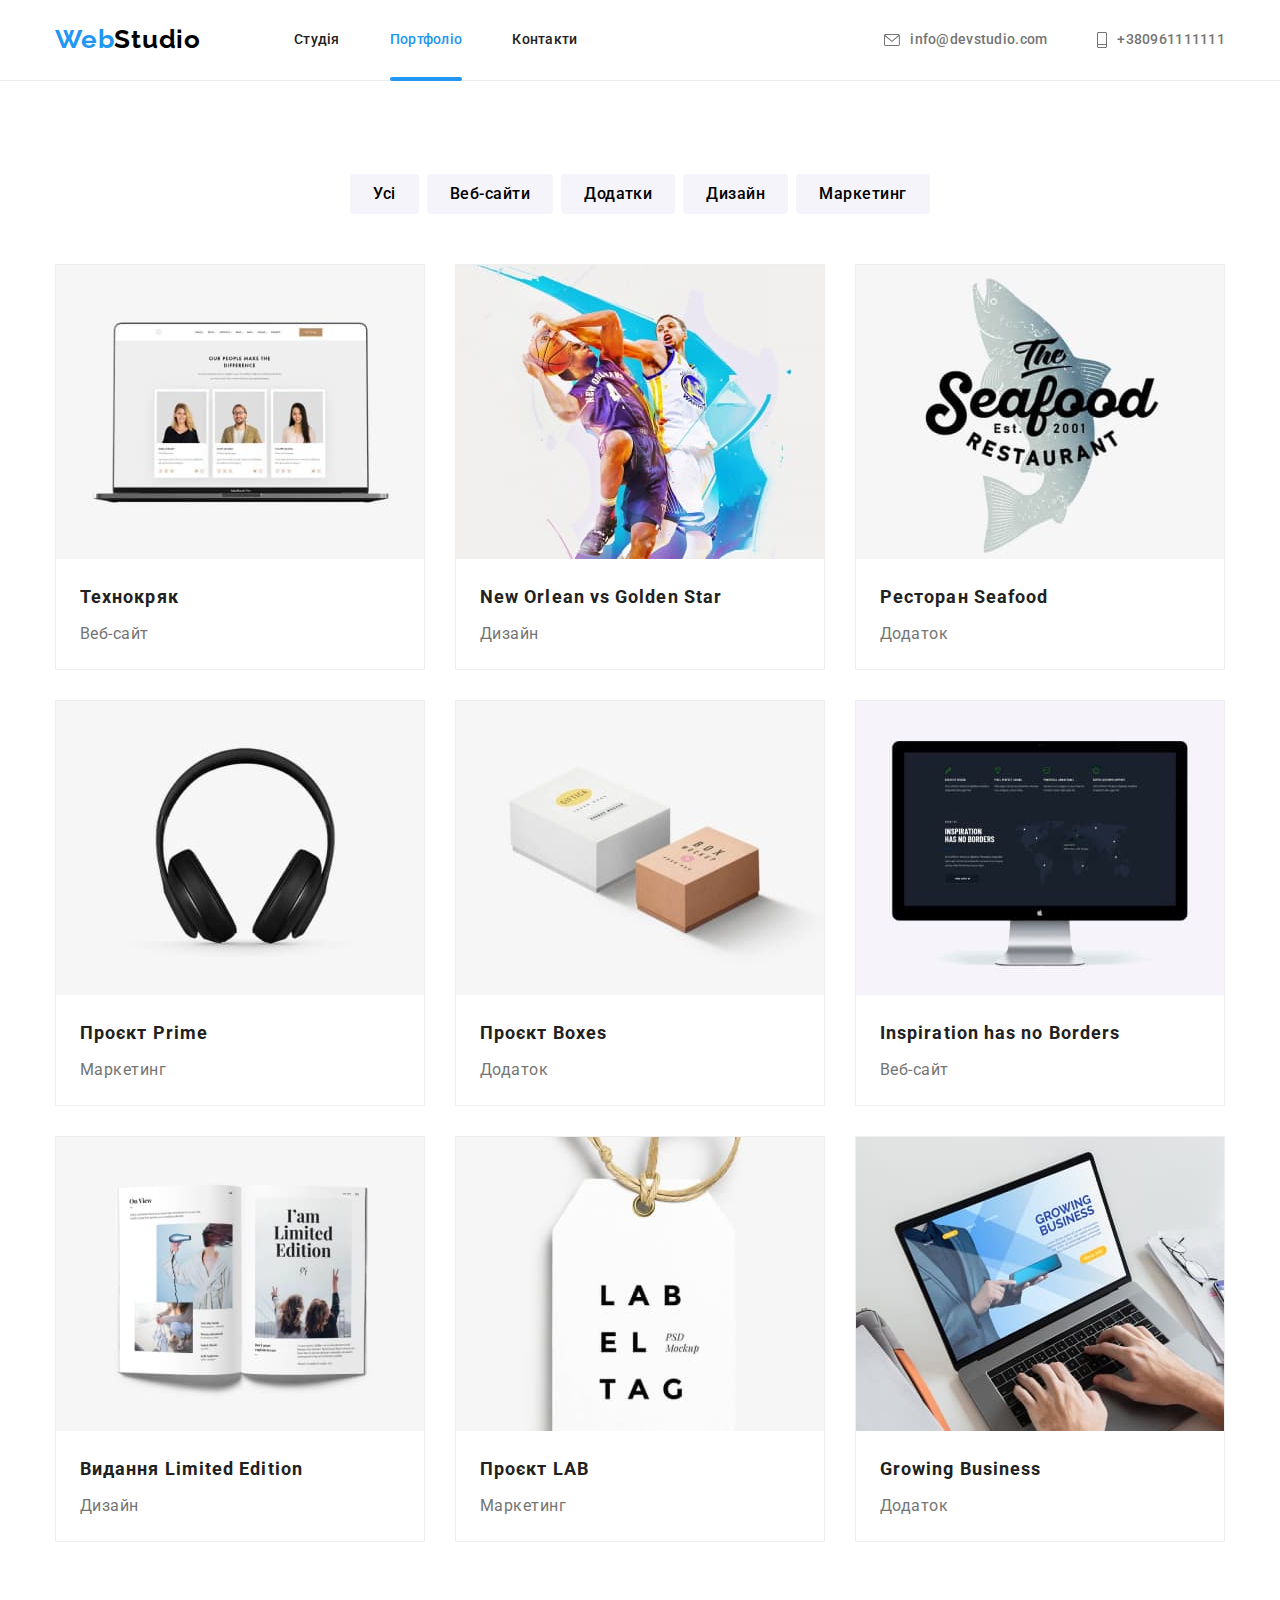
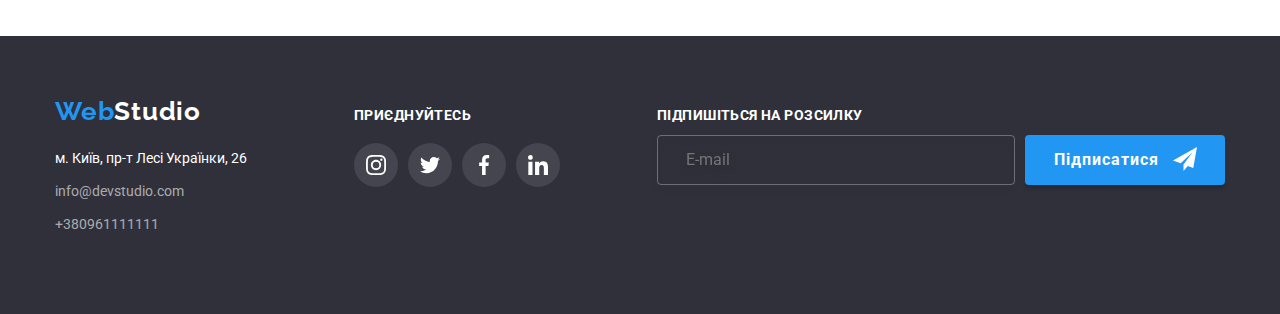
==== commit b0d55723: "Доопрацювання" ====
--- a/portfolio.html
+++ b/portfolio.html
@@ -1,48 +1,45 @@
 <!DOCTYPE html>
 <html lang="en">
-
 <head>
     <meta charset="UTF-8">
     <meta http-equiv="X-UA-Compatible" content="IE=edge">
     <meta name="viewport" content="width=device-width, initial-scale=1.0">
     <title>Document</title>
-    <link
-        href="https://fonts.googleapis.com/css2?family=Raleway:wght@700&family=Roboto:wght@400;500;700;900&display=swap"
-        rel="stylesheet">
-    <link rel="stylesheet"
-        href="https://cdnjs.cloudflare.com/ajax/libs/modern-normalize/1.1.0/modern-normalize.min.css">
+    <link href="https://fonts.googleapis.com/css2?family=Raleway:wght@700&family=Roboto:wght@400;500;700;900&display=swap" rel="stylesheet">
+    <link rel="stylesheet" href="https://cdnjs.cloudflare.com/ajax/libs/modern-normalize/1.1.0/modern-normalize.min.css">
     <link rel="stylesheet" href="./css/styles.css">
+    <link rel="stylesheet" href="./dist/css/main.min.css">
 </head>
 <body>
     <header class="header">
-        <div class="container head">
-            <nav class="main-nav">
-                <a href="./index.html" class="logo"><span>Web<span class="bg-logo">Studio</span></span></a>
-                <ul class="header-menu">
-                    <li class="item"><a class="menu" href="./index.html">Студія</a></li>
-                    <li class="item"><a class="menu current" href="./portfolio.html">Портфоліо</a></li>
-                    <li class="item"><a class="menu" href="Контакти">Контакти</a></li>
-                </ul>
-            </nav>
-            <ul class="social-link">
-                <li class="item">
-                    <a href="mailto:info@devstudio.com" class="link">
-                        <svg class="contact-icon" width="16" height="12">
-                            <use href="./img/icons.svg#icon-envelope"></use>
-                        </svg>info@devstudio.com
-                    </a>
-                </li>
-                <li class="item">
-                    <a href="tel:+380961111111" class="link">
-                        <svg class="contact-icon" width="10" height="16">
-                            <use href="./img/icons.svg#icon-Vector"></use>
-                        </svg>+380961111111
-                    </a>
-                </li>
+        <div class="container head"> 
+           <nav class="head__main">
+                   <a href="./index.html" class="logo"><span>Web<span class="bg-logo">Studio</span></span></a>
+            <ul class="header__menu">
+                <li class="item"><a class="menu" href="index.html">Студія</a></li>
+                <li class="item"><a class="menu current" href="./portfolio.html">Портфоліо</a></li>
+                <li class="item"><a class="menu" href="Контакти">Контакти</a></li>
             </ul>
+           </nav>
+        <ul class="header__contacts">
+            <li class="item">
+                <a href="mailto:info@devstudio.com" class="contact__link">
+                  <svg class="contact__icon"  width="16" height="12">
+                      <use href="./img/icons.svg#icon-envelope"></use>
+                  </svg>info@devstudio.com
+                </a>
+            </li>
+            <li class="item">
+                <a href="tel:+380961111111" class="contact__link">
+                   <svg class="contact__icon" width="10" height="16">
+                     <use href="./img/icons.svg#icon-Vector"></use>
+                   </svg>+380961111111
+                </a>
+            </li>
+        </ul>
         </div>
     </header>
-    <main>
+<main>
     <section>
         <div class="container section">
         <ul class="second-button">
@@ -202,80 +199,71 @@
       </div>
     </section>
     </main>
-
-
-
-
-
-
-
-
     <footer class="footer">
         <div class="container">
-            <div class="all-info">
-                <div class="footer-info">
-                    <a href="./index.html" class="logo-footer"><span>Web<span
-                                class="bg-logo footer">Studio</span></span></a>
-                    <address>
-                        <ul class="footer-link">
-                            <li>
-                                <a href="https://goo.gl/maps/AqYwmnDAayiFbczU9" rel="noopener noreferrer" target="_blank"
-                                    class="address-footer">м. Київ, пр-т Лесі Українки, 26</a>
-                            </li>
-                            <li>
-                                <a href="mailto:info@devstudio.com" class="footer-link">info@devstudio.com</a>
-                            </li>
-                            <li>
-                                <a href="tel:+380961111111" class="footer-link">+380961111111</a>
-                            </li>
-                        </ul>
-                    </address>
-                </div>
-    
-                <div class="container social">
-                    <h2 class="add-up">приєднуйтесь</h2>
-                    <ul class="footer-social">
-                        <li class="soc">
-                            <a class="footer-team-link" href="">
-                                <svg class="footer-icon-links">
-                                    <use href="./img/icons.svg#icon-instagram"></use>
-                                </svg>
-                            </a>
+          <div class="footer__contain">
+
+            <div class="footer__contacts">
+                <a href="./index.html" class="logo-footer"><span>Web<span class="bg-logo footer">Studio</span></span></a>
+                <address>
+                    <ul class="footer__link">
+                        <li>
+                            <a href="https://goo.gl/maps/AqYwmnDAayiFbczU9" rel="noopener noreferrer" target="_blank"
+                                class="footer__address">м. Київ, пр-т Лесі Українки, 26</a>
                         </li>
-                        <li class="soc">
-                            <a class="footer-team-link" href="">
-                                <svg class="footer-icon-links">
-                                    <use href="./img/icons.svg#icon-twitter"></use>
-                                </svg>
-                            </a>
+                        <li>
+                            <a href="mailto:info@devstudio.com" class="footer__link">info@devstudio.com</a>
                         </li>
-                        <li class="soc">
-                            <a class="footer-team-link" href="">
-                                <svg class="footer-icon-links">
-                                    <use href="./img/icons.svg#icon-facebook"></use>
-                                </svg>
-                            </a>
-                        </li>
-                        <li class="soc">
-                            <a class="footer-team-link" href="">
-                                <svg class="footer-icon-links">
-                                    <use href="./img/icons.svg#icon-linkedin"></use>
-                                </svg>
-                            </a>
+                        <li>
+                            <a href="tel:+380961111111" class="footer__link">+380961111111</a>
                         </li>
                     </ul>
-                </div>
-                <div class="form-telegram">
+                </address>
+            </div>
+
+            <div class="container footer__social">
+                <h2 class="add-up">приєднуйтесь</h2>
+                <ul class="footer__social-block">
+                    <li class="footer__soc-item">
+                        <a class="footer-team-link" href="">
+                            <svg class="footer-icon-links">
+                                <use href="./img/icons.svg#icon-instagram"></use>
+                            </svg>
+                        </a>
+                    </li>
+                    <li class="footer__soc-item">
+                        <a class="footer-team-link" href="">
+                            <svg class="footer-icon-links">
+                                <use href="./img/icons.svg#icon-twitter"></use>
+                            </svg>
+                        </a>
+                    </li>
+                    <li class="footer__soc-item">
+                        <a class="footer-team-link" href="">
+                            <svg class="footer-icon-links">
+                                <use href="./img/icons.svg#icon-facebook"></use>
+                            </svg>
+                        </a>
+                    </li>
+                    <li class="footer__soc-item">
+                        <a class="footer-team-link" href="">
+                            <svg class="footer-icon-links">
+                                <use href="./img/icons.svg#icon-linkedin"></use>
+                            </svg>
+                        </a>
+                    </li>
+                </ul>
+              </div>
+              <div class="form-telegram">
                     <h2 class="telegram-text">Підпишіться на розсилку</h2>
-                    <form class="telegram" action>
-                        <input class="input-telegram" type="footer-email" name="mail" id="footer-email"
-                            placeholder="E-mail" />
-                        <button class="telegram-buton" type="button">Підписатися</button>
-                        <span class="telegram-icon"></span>
+                        <form class="telegram" action>
+                            <input  class="input-telegram"type="email" name="email" id="email" placeholder="E-mail" />
+                            <button class="telegram-buton" type="button">Підписатися</button>
+                            <span class="telegram-icon"></span>
                     </form>
-                </div>
+              </div>  
             </div>
-        </div>
+          </div>
         </div>
     </footer>
     </body>
